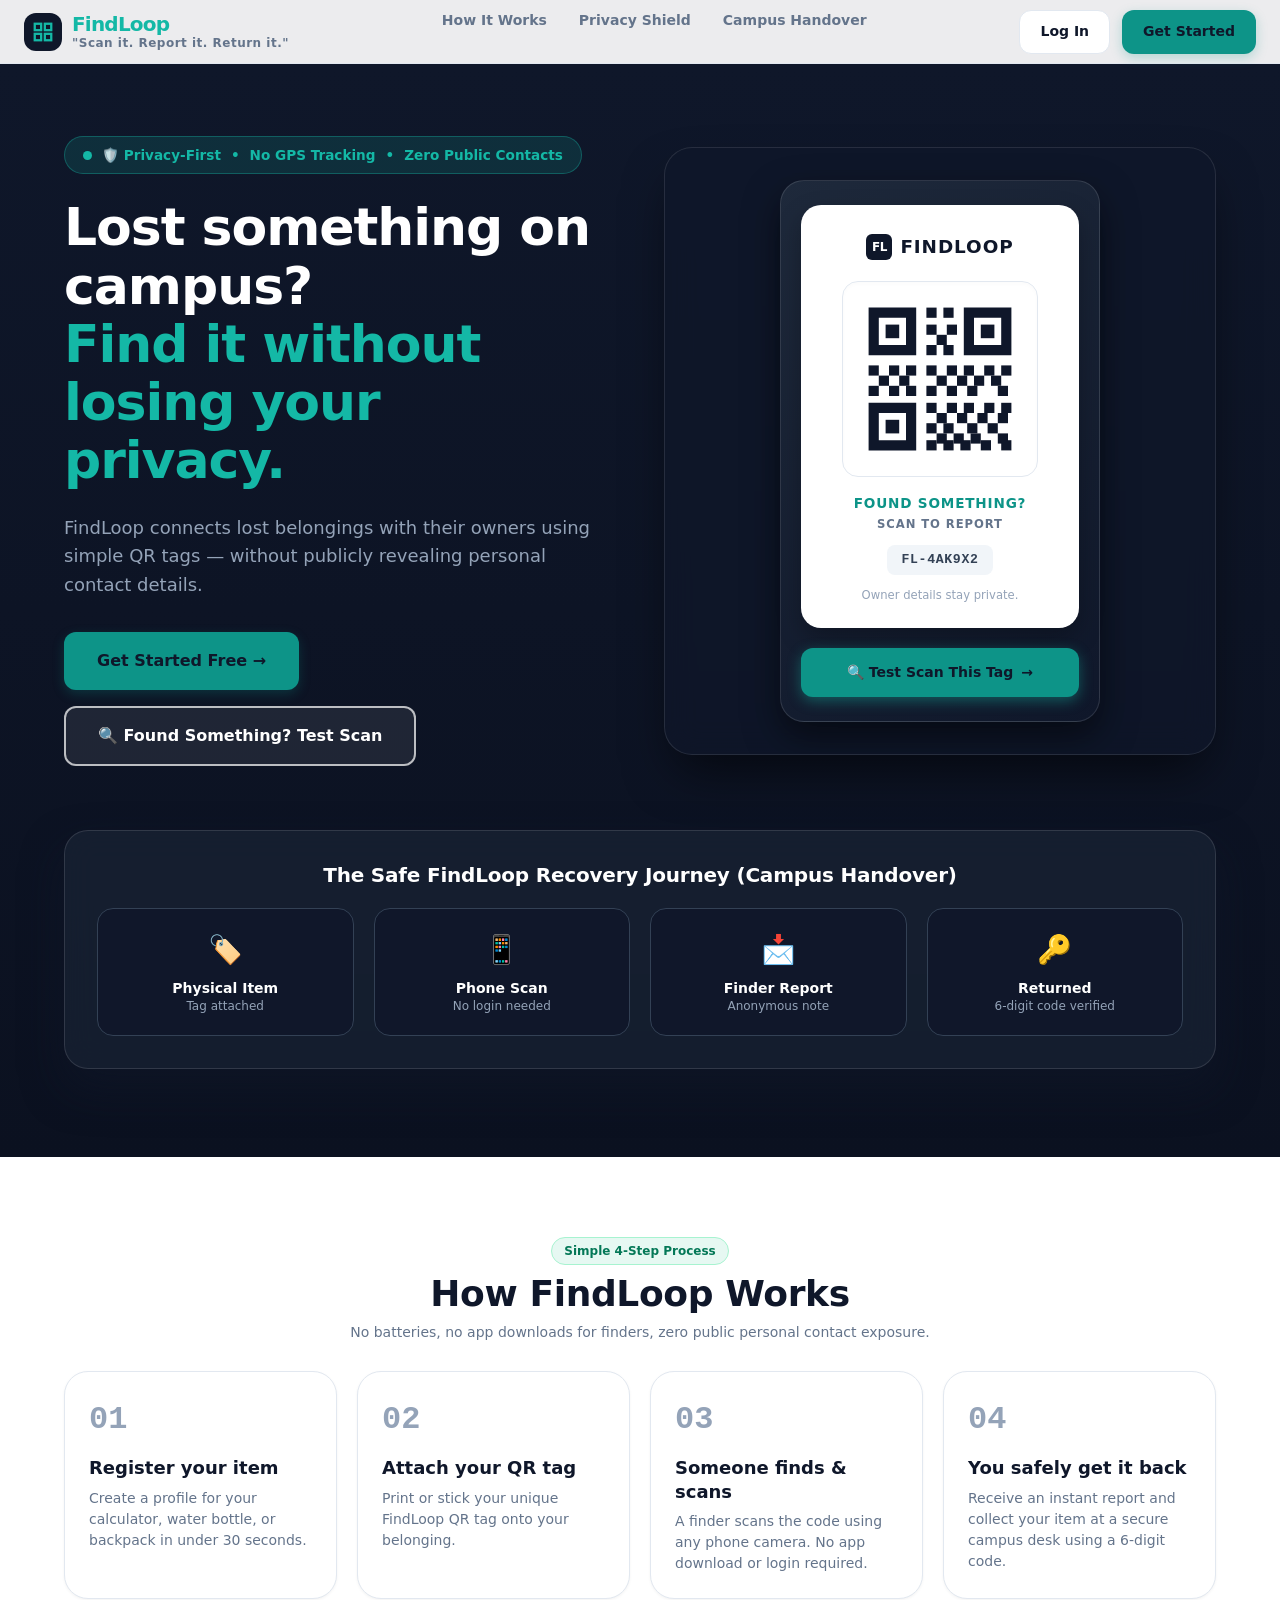
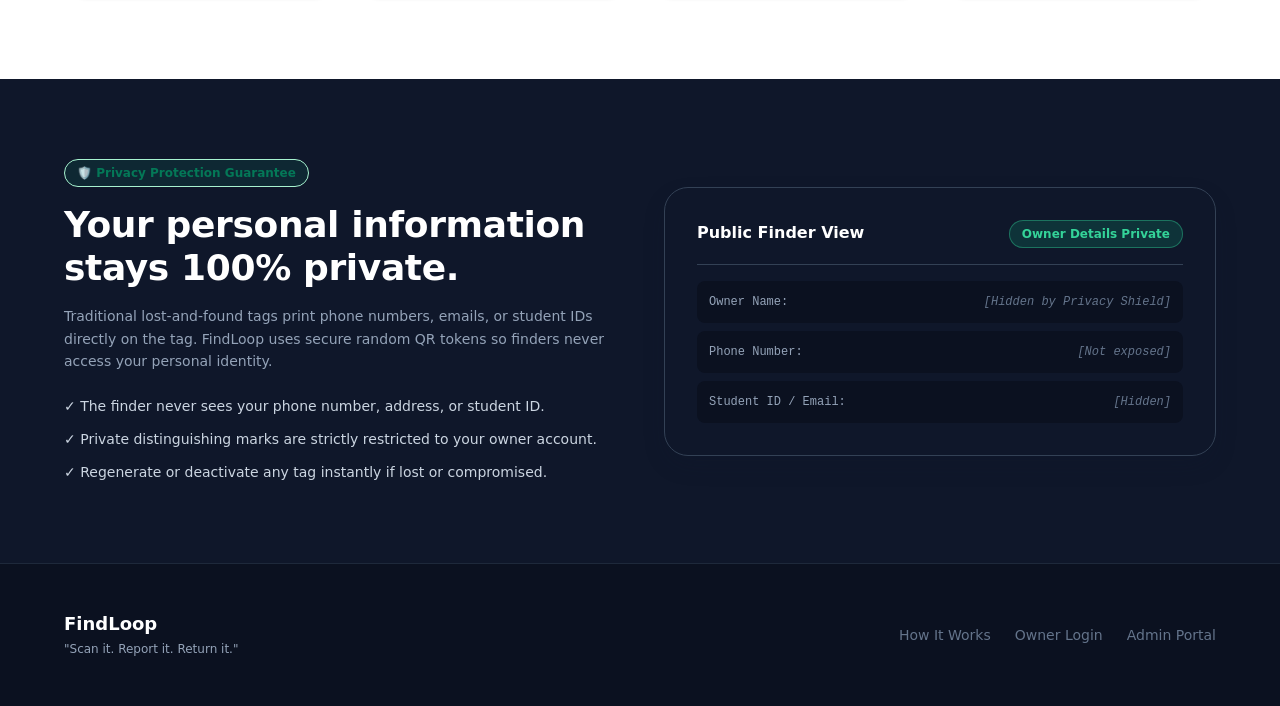
==== index.html @ 920c939c "Replace Interactive Tag Sandbox with clean printable physical QR tag card mockup on index.html" ====
<!DOCTYPE html>
<html lang="en">
<head>
  <meta charset="UTF-8">
  <meta name="viewport" content="width=device-width, initial-scale=1.0">
  <title>FindLoop — Scan it. Report it. Return it.</title>
  <link rel="icon" type="image/svg+xml" href="favicon.svg">
  <meta name="description" content="A privacy-safe QR-based lost-and-found system designed specifically for college campuses.">
  <link rel="stylesheet" href="css/global.css">
  <link rel="stylesheet" href="css/responsive.css">
</head>
<body>
  <!-- HEADER NAVBAR -->
  <header class="navbar">
    <div class="container navbar-inner">
      <a href="index.html" class="brand-logo">
        <div class="brand-icon">
          <svg width="22" height="22" viewBox="0 0 24 24" fill="none" stroke="currentColor" stroke-width="2.5"><rect x="3" y="3" width="7" height="7"></rect><rect x="14" y="3" width="7" height="7"></rect><rect x="14" y="14" width="7" height="7"></rect><rect x="3" y="14" width="7" height="7"></rect></svg>
        </div>
        <div class="brand-text"><span class="brand-name">Find<span style="color:var(--teal-light);">Loop</span></span><span class="brand-sub">"Scan it. Report it. Return it."</span></div>
      </a>

      <nav class="nav-links">
        <a href="how-it-works.html">How It Works</a>
        <a href="#privacy">Privacy Shield</a>
        <a href="#safety">Campus Handover</a>
      </nav>

      <div class="nav-actions">
        <a href="login.html" class="btn btn-outline">Log In</a>
        <a href="signup.html" class="btn btn-primary">Get Started</a>
        <button id="hamburger-btn" class="hamburger-toggle" aria-label="Toggle navigation" aria-expanded="false">
          <svg viewBox="0 0 24 24" fill="none" stroke="currentColor" stroke-width="2.5"><path d="M4 6h16M4 12h16M4 18h16"></path></svg>
        </button>
      </div>
    </div>
  </header>

  <!-- MOBILE MENU OVERLAY -->
  <div id="mobile-menu-overlay" class="mobile-menu-overlay">
    <a href="how-it-works.html">📖 How It Works</a>
    <a href="#privacy">🛡️ Privacy Shield</a>
    <a href="#safety">📍 Campus Handover</a>
    <a href="login.html">🔑 Log In</a>
    <a href="signup.html">🚀 Get Started</a>
  </div>

  <!-- HERO SECTION -->
  <section style="background: linear-gradient(180deg, #0F172A 0%, #0B1120 100%); color: white; padding: 4.5rem 0 5.5rem; position: relative;">
    <div class="container">
      <div class="grid-2" style="align-items: center; gap: 3rem;">
        
        <!-- LEFT COLUMN: COPY & CTA -->
        <div style="display: flex; flex-direction: column; gap: 1.5rem; text-align: left;">
          
          <div style="background: rgba(20, 184, 166, 0.15); border: 1px solid rgba(20, 184, 166, 0.35); padding: 8px 18px; border-radius: var(--radius-full); font-size: 0.85rem; font-weight: 700; color: var(--teal-light); display: inline-flex; align-items: center; gap: 10px; width: fit-content;">
            <span class="pulse-dot"></span>
            <span>🛡️ Privacy-First</span> • <span>No GPS Tracking</span> • <span>Zero Public Contacts</span>
          </div>

          <h1 style="font-size: 3.25rem; font-weight: 900; line-height: 1.12;">
            Lost something on campus? <br>
            <span style="color: #14B8A6;">Find it without losing your privacy.</span>
          </h1>

          <p style="font-size: 1.125rem; color: #94A3B8; font-weight: 400; line-height: 1.6; max-width: 580px;">
            FindLoop connects lost belongings with their owners using simple QR tags — without publicly revealing personal contact details.
          </p>

          <div style="display: flex; gap: 1rem; flex-wrap: wrap; margin-top: 0.5rem;">
            <a href="signup.html" class="btn btn-primary" style="padding: 1rem 2rem; font-size: 1rem; border-radius: var(--radius-md);">
              Get Started Free →
            </a>
            <a href="public/scan.html?token=FL-8X92K" class="btn btn-ghost-dark" style="padding: 1rem 2rem; font-size: 1rem; border-radius: var(--radius-md);">
              🔍 Found Something? Test Scan
            </a>
          </div>
        </div>

        <!-- RIGHT COLUMN: PHYSICAL PRINTABLE TAG MOCKUP -->
        <div class="glass-card" style="border-radius: 28px; padding: 2rem 1.5rem; display: flex; flex-direction: column; align-items: center; justify-content: center; position: relative; background: rgba(15, 23, 42, 0.75); border: 1px solid rgba(255, 255, 255, 0.1); box-shadow: 0 25px 50px -12px rgba(0, 0, 0, 0.6); overflow: hidden;">
          
          <!-- Outer Tag Frame -->
          <div style="width: 100%; max-width: 320px; background: linear-gradient(145deg, #1E293B, #0F172A); padding: 1.5rem 1.25rem; border-radius: 24px; border: 1px solid rgba(255, 255, 255, 0.12); box-shadow: 0 15px 35px rgba(0, 0, 0, 0.5); text-align: center; position: relative;">
            
            <!-- WHITE INNER PRINTABLE TAG CARD -->
            <div style="background: #FFFFFF; border-radius: 20px; padding: 1.75rem 1.25rem 1.5rem; display: flex; flex-direction: column; align-items: center; text-align: center; box-shadow: 0 10px 25px rgba(0, 0, 0, 0.25);">
              
              <!-- Brand Header -->
              <div style="display: flex; align-items: center; justify-content: center; gap: 8px; margin-bottom: 1.25rem;">
                <div style="width: 26px; height: 26px; background: #0F172A; border-radius: 6px; color: white; font-weight: 900; font-size: 0.75rem; display: flex; align-items: center; justify-content: center; letter-spacing: -0.05em;">FL</div>
                <span style="font-weight: 900; font-size: 1.15rem; color: #0F172A; letter-spacing: 0.05em; font-family: system-ui, -apple-system, sans-serif;">FINDLOOP</span>
              </div>

              <!-- QR Code Container -->
              <div style="background: #FFFFFF; border: 1.5px solid #E2E8F0; border-radius: 16px; padding: 0.75rem; display: flex; align-items: center; justify-content: center; box-shadow: inset 0 2px 4px rgba(0,0,0,0.02); margin-bottom: 1rem;">
                <svg width="170" height="170" viewBox="0 0 100 100" fill="none" xmlns="http://www.w3.org/2000/svg">
                  <rect width="100" height="100" fill="white"/>
                  <!-- Position Detection Patterns (Corners) -->
                  <path fill-rule="evenodd" clip-rule="evenodd" d="M8 8H36V36H8V8ZM14 14V30H30V14H14Z" fill="#0F172A"/>
                  <rect x="18" y="18" width="8" height="8" fill="#0F172A"/>
                  
                  <path fill-rule="evenodd" clip-rule="evenodd" d="M64 8H92V36H64V8ZM70 14V30H86V14H70Z" fill="#0F172A"/>
                  <rect x="74" y="18" width="8" height="8" fill="#0F172A"/>
                  
                  <path fill-rule="evenodd" clip-rule="evenodd" d="M8 64H36V92H8V64ZM14 70V86H30V70H14Z" fill="#0F172A"/>
                  <rect x="18" y="74" width="8" height="8" fill="#0F172A"/>
                  
                  <!-- Detailed QR Data Matrix -->
                  <rect x="42" y="8" width="6" height="6" fill="#0F172A"/>
                  <rect x="52" y="8" width="6" height="6" fill="#0F172A"/>
                  <rect x="42" y="18" width="6" height="6" fill="#0F172A"/>
                  <rect x="48" y="24" width="6" height="6" fill="#0F172A"/>
                  <rect x="54" y="18" width="6" height="6" fill="#0F172A"/>
                  <rect x="42" y="30" width="6" height="6" fill="#0F172A"/>
                  <rect x="52" y="30" width="6" height="6" fill="#0F172A"/>

                  <rect x="8" y="42" width="6" height="6" fill="#0F172A"/>
                  <rect x="20" y="42" width="6" height="6" fill="#0F172A"/>
                  <rect x="30" y="42" width="6" height="6" fill="#0F172A"/>
                  <rect x="14" y="48" width="6" height="6" fill="#0F172A"/>
                  <rect x="26" y="48" width="6" height="6" fill="#0F172A"/>
                  <rect x="8" y="54" width="6" height="6" fill="#0F172A"/>
                  <rect x="20" y="54" width="6" height="6" fill="#0F172A"/>
                  <rect x="30" y="54" width="6" height="6" fill="#0F172A"/>

                  <rect x="42" y="42" width="6" height="6" fill="#0F172A"/>
                  <rect x="54" y="42" width="6" height="6" fill="#0F172A"/>
                  <rect x="64" y="42" width="6" height="6" fill="#0F172A"/>
                  <rect x="76" y="42" width="6" height="6" fill="#0F172A"/>
                  <rect x="86" y="42" width="6" height="6" fill="#0F172A"/>
                  <rect x="48" y="48" width="6" height="6" fill="#0F172A"/>
                  <rect x="60" y="48" width="6" height="6" fill="#0F172A"/>
                  <rect x="70" y="48" width="6" height="6" fill="#0F172A"/>
                  <rect x="80" y="48" width="6" height="6" fill="#0F172A"/>
                  <rect x="42" y="54" width="6" height="6" fill="#0F172A"/>
                  <rect x="54" y="54" width="6" height="6" fill="#0F172A"/>
                  <rect x="66" y="54" width="6" height="6" fill="#0F172A"/>
                  <rect x="84" y="54" width="6" height="6" fill="#0F172A"/>

                  <rect x="42" y="64" width="6" height="6" fill="#0F172A"/>
                  <rect x="54" y="64" width="6" height="6" fill="#0F172A"/>
                  <rect x="64" y="64" width="6" height="6" fill="#0F172A"/>
                  <rect x="76" y="64" width="6" height="6" fill="#0F172A"/>
                  <rect x="86" y="64" width="6" height="6" fill="#0F172A"/>
                  <rect x="48" y="70" width="6" height="6" fill="#0F172A"/>
                  <rect x="60" y="70" width="6" height="6" fill="#0F172A"/>
                  <rect x="72" y="70" width="6" height="6" fill="#0F172A"/>
                  <rect x="84" y="70" width="6" height="6" fill="#0F172A"/>
                  <rect x="42" y="76" width="6" height="6" fill="#0F172A"/>
                  <rect x="52" y="76" width="6" height="6" fill="#0F172A"/>
                  <rect x="66" y="76" width="6" height="6" fill="#0F172A"/>
                  <rect x="78" y="76" width="6" height="6" fill="#0F172A"/>
                  <rect x="48" y="82" width="6" height="6" fill="#0F172A"/>
                  <rect x="58" y="82" width="6" height="6" fill="#0F172A"/>
                  <rect x="68" y="82" width="6" height="6" fill="#0F172A"/>
                  <rect x="84" y="82" width="6" height="6" fill="#0F172A"/>
                  <rect x="42" y="86" width="6" height="6" fill="#0F172A"/>
                  <rect x="52" y="86" width="6" height="6" fill="#0F172A"/>
                  <rect x="62" y="86" width="6" height="6" fill="#0F172A"/>
                  <rect x="74" y="86" width="6" height="6" fill="#0F172A"/>
                  <rect x="86" y="86" width="6" height="6" fill="#0F172A"/>
                </svg>
              </div>

              <!-- Tag Text -->
              <div style="margin-bottom: 0.75rem;">
                <h4 style="font-weight: 800; font-size: 0.85rem; color: #0D9488; letter-spacing: 0.06em; margin: 0; text-transform: uppercase;">FOUND SOMETHING?</h4>
                <p style="font-weight: 700; font-size: 0.725rem; color: #64748B; letter-spacing: 0.08em; margin: 3px 0 0; text-transform: uppercase;">SCAN TO REPORT</p>
              </div>

              <!-- Code Pill -->
              <div style="background: #F1F5F9; border-radius: 8px; padding: 5px 14px; font-family: var(--font-mono); font-weight: 800; font-size: 0.825rem; color: #334155; letter-spacing: 0.05em; margin-bottom: 0.75rem;">
                FL-4AK9X2
              </div>

              <!-- Privacy Footer -->
              <p style="font-size: 0.725rem; color: #94A3B8; font-weight: 500; margin: 0;">
                Owner details stay private.
              </p>
            </div>

            <!-- Action Button below Tag -->
            <a href="public/scan.html?token=FL-4AK9X2" class="btn btn-primary" style="margin-top: 1.25rem; width: 100%; justify-content: center; padding: 0.8rem 1rem; font-weight: 800; font-size: 0.875rem; border-radius: 12px; gap: 8px; box-shadow: 0 4px 14px rgba(20, 184, 166, 0.4);">
              <span>🔍 Test Scan This Tag</span>
              <span>→</span>
            </a>

          </div>

        </div>

      </div>

      <!-- CONCEPTUAL FLOW -->
      <div id="safety" class="glass-card" style="margin-top: 4rem; border-radius: var(--radius-xl); padding: 2rem; scroll-margin-top: 80px;">
        <h2 style="font-size: 1.25rem; font-weight: 800; color: #FFFFFF; margin-bottom: 1.25rem; text-align: center;">
          The Safe FindLoop Recovery Journey (Campus Handover)
        </h2>

        <div class="grid-4" style="text-align: center;">
          <div style="background: rgba(15, 23, 42, 0.8); border: 1px solid #334155; padding: 1.25rem; border-radius: var(--radius-lg);">
            <div style="font-size: 1.75rem; margin-bottom: 0.5rem;">🏷️</div>
            <h3 style="font-size: 0.875rem; font-weight: 700; color: white;">Physical Item</h3>
            <p style="font-size: 0.75rem; color: #94A3B8;">Tag attached</p>
          </div>

          <div style="background: rgba(15, 23, 42, 0.8); border: 1px solid #334155; padding: 1.25rem; border-radius: var(--radius-lg);">
            <div style="font-size: 1.75rem; margin-bottom: 0.5rem;">📱</div>
            <h3 style="font-size: 0.875rem; font-weight: 700; color: white;">Phone Scan</h3>
            <p style="font-size: 0.75rem; color: #94A3B8;">No login needed</p>
          </div>

          <div style="background: rgba(15, 23, 42, 0.8); border: 1px solid #334155; padding: 1.25rem; border-radius: var(--radius-lg);">
            <div style="font-size: 1.75rem; margin-bottom: 0.5rem;">📩</div>
            <h3 style="font-size: 0.875rem; font-weight: 700; color: white;">Finder Report</h3>
            <p style="font-size: 0.75rem; color: #94A3B8;">Anonymous note</p>
          </div>

          <div style="background: rgba(15, 23, 42, 0.8); border: 1px solid #334155; padding: 1.25rem; border-radius: var(--radius-lg);">
            <div style="font-size: 1.75rem; margin-bottom: 0.5rem;">🔑</div>
            <h3 style="font-size: 0.875rem; font-weight: 700; color: white;">Returned</h3>
            <p style="font-size: 0.75rem; color: #94A3B8;">6-digit code verified</p>
          </div>
        </div>
      </div>
    </div>
  </section>

  <!-- HOW IT WORKS SECTION -->
  <section style="padding: 5rem 0; background-color: var(--bg-white);">
    <div class="container">
      <div style="text-align: center; max-width: 600px; margin: 0 auto 1.75rem;" class="form-group">
        <span class="badge badge-safe" style="align-self: center;">Simple 4-Step Process</span>
        <h2 style="font-size: 2.25rem; font-weight: 900; color: var(--bg-navy-dark);">How FindLoop Works</h2>
        <p style="color: var(--text-muted); font-size: 0.875rem;">No batteries, no app downloads for finders, zero public personal contact exposure.</p>
      </div>

      <div class="grid-4">
        <div class="card" style="position: relative;">
          <span style="font-family: var(--font-mono); font-size: 2rem; font-weight: 900; color: var(--text-light);">01</span>
          <h3 style="font-size: 1.125rem; font-weight: 800; margin: 0.75rem 0 0.5rem;">Register your item</h3>
          <p style="font-size: 0.875rem; color: var(--text-muted);">Create a profile for your calculator, water bottle, or backpack in under 30 seconds.</p>
        </div>

        <div class="card" style="position: relative;">
          <span style="font-family: var(--font-mono); font-size: 2rem; font-weight: 900; color: var(--text-light);">02</span>
          <h3 style="font-size: 1.125rem; font-weight: 800; margin: 0.75rem 0 0.5rem;">Attach your QR tag</h3>
          <p style="font-size: 0.875rem; color: var(--text-muted);">Print or stick your unique FindLoop QR tag onto your belonging.</p>
        </div>

        <div class="card" style="position: relative;">
          <span style="font-family: var(--font-mono); font-size: 2rem; font-weight: 900; color: var(--text-light);">03</span>
          <h3 style="font-size: 1.125rem; font-weight: 800; margin: 0.75rem 0 0.5rem;">Someone finds & scans</h3>
          <p style="font-size: 0.875rem; color: var(--text-muted);">A finder scans the code using any phone camera. No app download or login required.</p>
        </div>

        <div class="card" style="position: relative;">
          <span style="font-family: var(--font-mono); font-size: 2rem; font-weight: 900; color: var(--text-light);">04</span>
          <h3 style="font-size: 1.125rem; font-weight: 800; margin: 0.75rem 0 0.5rem;">You safely get it back</h3>
          <p style="font-size: 0.875rem; color: var(--text-muted);">Receive an instant report and collect your item at a secure campus desk using a 6-digit code.</p>
        </div>
      </div>
    </div>
  </section>

  <!-- PRIVACY SHIELD SECTION -->
  <section id="privacy" style="padding: 5rem 0; background-color: var(--bg-navy-dark); color: white; scroll-margin-top: 80px;">
    <div class="container">
      <div style="display: grid; grid-template-columns: 1fr 1fr; gap: 3rem; align-items: center;" class="grid-2">
        <div style="display: flex; flex-direction: column; gap: 1rem;">
          <span class="badge badge-safe" style="width: fit-content;">🛡️ Privacy Protection Guarantee</span>
          <h2 style="font-size: 2.25rem; font-weight: 900; line-height: 1.2;">Your personal information stays 100% private.</h2>
          <p style="color: #94A3B8; font-size: 0.875rem; line-height: 1.6;">
            Traditional lost-and-found tags print phone numbers, emails, or student IDs directly on the tag. FindLoop uses secure random QR tokens so finders never access your personal identity.
          </p>
          <ul style="list-style: none; display: flex; flex-direction: column; gap: 0.75rem; margin-top: 0.5rem; font-size: 0.875rem; color: #CBD5E1;">
            <li>✓ The finder never sees your phone number, address, or student ID.</li>
            <li>✓ Private distinguishing marks are strictly restricted to your owner account.</li>
            <li>✓ Regenerate or deactivate any tag instantly if lost or compromised.</li>
          </ul>
        </div>

        <div class="card-dark" style="padding: 2rem; border-radius: var(--radius-xl); display: flex; flex-direction: column; gap: 1rem;">
          <div style="display: flex; justify-content: space-between; align-items: center; border-bottom: 1px solid #334155; padding-bottom: 1rem;">
            <h3 style="font-size: 1rem; font-weight: 800;">Public Finder View</h3>
            <span class="badge badge-safe">Owner Details Private</span>
          </div>
          <div style="font-family: var(--font-mono); font-size: 0.75rem; display: flex; flex-direction: column; gap: 0.5rem;">
            <div style="background: #0B1120; padding: 0.75rem; border-radius: var(--radius-sm); display: flex; justify-content: space-between;">
              <span style="color: #94A3B8;">Owner Name:</span>
              <span style="color: #64748B; font-style: italic;">[Hidden by Privacy Shield]</span>
            </div>
            <div style="background: #0B1120; padding: 0.75rem; border-radius: var(--radius-sm); display: flex; justify-content: space-between;">
              <span style="color: #94A3B8;">Phone Number:</span>
              <span style="color: #64748B; font-style: italic;">[Not exposed]</span>
            </div>
            <div style="background: #0B1120; padding: 0.75rem; border-radius: var(--radius-sm); display: flex; justify-content: space-between;">
              <span style="color: #94A3B8;">Student ID / Email:</span>
              <span style="color: #64748B; font-style: italic;">[Hidden]</span>
            </div>
          </div>
        </div>
      </div>
    </div>
  </section>

  <!-- FOOTER -->
  <footer style="background-color: #0B1120; color: #64748B; padding: 3rem 0; border-top: 1px solid #1E293B;">
    <div class="container" style="display: flex; justify-content: space-between; align-items: center; flex-wrap: wrap; gap: 1.5rem; font-size: 0.875rem;">
      <div style="display: flex; flex-direction: column; gap: 0.25rem;">
        <h3 style="color: white; font-weight: 800; font-size: 1.125rem; margin: 0;">FindLoop</h3>
        <p style="font-size: 0.75rem; color: #94A3B8; margin: 0;">"Scan it. Report it. Return it."</p>
      </div>
      <nav style="display: flex; align-items: center; gap: 1.5rem;">
        <a href="how-it-works.html">How It Works</a>
        <a href="login.html">Owner Login</a>
        <a href="admin/login.html">Admin Portal</a>
      </nav>
    </div>
  </footer>

  <script type="module">
    import { initMobileMenu } from "./js/utils.js";
    initMobileMenu();
  </script>
</body>
</html>
---- css/global.css ----
/* FindLoop Official Design System (Vanilla CSS)
   Tagline: "Scan it. Report it. Return it."
*/

:root {
  --bg-main: #F8FAFC;
  --bg-white: #FFFFFF;
  --bg-navy-dark: #0F172A;
  --bg-navy-card: #1E293B;
  --bg-navy-subtle: #0B1120;

  --text-main: #0F172A;
  --text-muted: #64748B;
  --text-light: #94A3B8;
  --text-white: #FFFFFF;

  --primary-navy: #0F172A;
  --primary-teal: #0D9488;
  --teal-light: #14B8A6;
  --teal-subtle: rgba(13, 148, 136, 0.1);
  --accent-gold: #F59E0B;
  --amber-subtle: rgba(245, 158, 11, 0.1);
  --accent-rose: #E11D48;
  --rose-subtle: rgba(225, 29, 72, 0.1);
  --accent-emerald: #10B981;
  --emerald-subtle: rgba(16, 185, 129, 0.1);

  --border-light: #E2E8F0;
  --border-dark: #334155;

  --radius-sm: 8px;
  --radius-md: 12px;
  --radius-lg: 16px;
  --radius-xl: 24px;
  --radius-full: 9999px;

  --font-sans: 'Inter', system-ui, -apple-system, BlinkMacSystemFont, 'Segoe UI', Roboto, sans-serif;
  --font-mono: ui-monospace, SFMono-Regular, Menlo, Monaco, Consolas, monospace;
}

html {
  scroll-behavior: smooth;
  background-color: #0F172A;
  min-height: 100%;
}

@keyframes pulse-glow {
  0% {
    transform: scale(0.95);
    box-shadow: 0 0 0 0 rgba(20, 184, 166, 0.8);
  }
  70% {
    transform: scale(1.15);
    box-shadow: 0 0 0 10px rgba(20, 184, 166, 0);
  }
  100% {
    transform: scale(0.95);
    box-shadow: 0 0 0 0 rgba(20, 184, 166, 0);
  }
}

.pulse-dot {
  width: 9px;
  height: 9px;
  background-color: var(--teal-light);
  border-radius: 50%;
  display: inline-block;
  animation: pulse-glow 2s infinite;
}

.glass-card {
  background: rgba(30, 41, 59, 0.55);
  backdrop-filter: blur(16px);
  -webkit-backdrop-filter: blur(16px);
  border: 1px solid rgba(255, 255, 255, 0.12);
  box-shadow: 0 20px 40px rgba(15, 23, 42, 0.5);
}

* {
  box-sizing: border-box;
  margin: 0;
  padding: 0;
}

body {
  background-color: #0F172A;
  color: var(--text-main);
  font-family: var(--font-sans);
  line-height: 1.5;
  -webkit-font-smoothing: antialiased;
  min-height: 100vh;
  display: flex;
  flex-direction: column;
}

a {
  color: inherit;
  text-decoration: none;
}

button, input, select, textarea {
  font-family: inherit;
}

/* Common Layout Containers */
.container {
  max-width: 1280px;
  margin: 0 auto;
  padding: 0 1.5rem;
}

.container-narrow {
  max-width: 800px;
  margin: 0 auto;
  padding: 0 1.5rem;
}

/* NAVBAR */
.navbar {
  position: sticky;
  top: 0;
  z-index: 50;
  background-color: rgba(255, 255, 255, 0.9);
  backdrop-filter: blur(12px);
  border-bottom: 1px solid var(--border-light);
  height: 64px;
  display: flex;
  align-items: center;
}

.navbar-inner {
  display: flex;
  align-items: center;
  justify-content: space-between;
  width: 100%;
}

.brand-logo {
  display: flex;
  align-items: center;
  gap: 10px;
  font-weight: 800;
  font-size: 1.25rem;
  color: var(--bg-navy-dark);
}

.brand-icon {
  width: 38px;
  height: 38px;
  border-radius: var(--radius-md);
  background-color: var(--bg-navy-dark);
  color: var(--teal-light);
  display: flex;
  align-items: center;
  justify-content: center;
}

.brand-text {
  display: flex;
  flex-direction: column;
  justify-content: center;
  line-height: 1.1;
  white-space: nowrap;
}

.brand-name {
  display: inline-flex;
  align-items: center;
  font-weight: 900;
  font-size: 1.25rem;
  letter-spacing: -0.04em;
  white-space: nowrap;
  margin: 0;
  padding: 0;
}

.brand-name span, .brand-text span:not(.brand-sub) {
  color: var(--teal-light, #14B8A6);
  margin-left: 0 !important;
  padding-left: 0 !important;
}

.brand-sub {
  display: block;
  font-size: 0.75rem;
  letter-spacing: 0.5px;
  color: var(--text-muted);
  font-weight: 600;
  margin-top: 2px;
}

.nav-links {
  display: flex;
  align-items: center;
  gap: 2rem;
  font-size: 0.875rem;
  font-weight: 600;
  color: var(--text-muted);
}

.nav-links a:hover {
  color: var(--text-main);
}

.nav-actions {
  display: flex;
  align-items: center;
  gap: 0.75rem;
}

/* BUTTONS */
.btn {
  display: inline-flex;
  align-items: center;
  justify-content: center;
  gap: 0.5rem;
  padding: 0.625rem 1.25rem;
  border-radius: var(--radius-md);
  font-size: 0.875rem;
  font-weight: 700;
  cursor: pointer;
  transition: all 0.2s ease;
  border: 1px solid transparent;
}

.btn-primary {
  background-color: var(--primary-teal);
  color: #0F172A;
  box-shadow: 0 4px 12px rgba(13, 148, 136, 0.25);
}

.btn-primary:hover {
  background-color: var(--teal-light);
}

.btn-navy {
  background-color: var(--bg-navy-dark);
  color: var(--text-white);
}

.btn-navy:hover {
  background-color: #1E293B;
}

.btn-outline {
  background-color: var(--bg-white);
  border-color: var(--border-light);
  color: var(--text-main);
}

.btn-outline:hover {
  background-color: #F1F5F9;
}

.btn-ghost-dark {
  background-color: rgba(255, 255, 255, 0.08);
  border: 2px solid rgba(255, 255, 255, 0.7);
  color: #FFFFFF;
}

.btn-ghost-dark:hover {
  background-color: rgba(255, 255, 255, 0.18);
  border-color: #FFFFFF;
  color: #FFFFFF;
}

.btn-rose {
  background-color: var(--accent-rose);
  color: var(--text-white);
}

.btn-rose:hover {
  background-color: #BE123C;
}

.btn-amber {
  background-color: var(--accent-gold);
  color: #0F172A;
}

.btn-amber:hover {
  background-color: #D97706;
}

/* BADGES & STATUS INDICATORS */
.badge {
  display: inline-flex;
  align-items: center;
  gap: 6px;
  padding: 4px 12px;
  border-radius: var(--radius-full);
  font-size: 0.75rem;
  font-weight: 700;
  border: 1px solid transparent;
  white-space: nowrap;
}

.badge-dot {
  width: 7px;
  height: 7px;
  border-radius: 50%;
}

.badge-safe {
  background-color: var(--emerald-subtle);
  color: #047857;
  border-color: #A7F3D0;
}
.badge-safe .badge-dot { background-color: var(--accent-emerald); }

.badge-lost {
  background-color: var(--rose-subtle);
  color: #B91C1C;
  border-color: #FECDD3;
  animation: pulse 2s infinite;
}
.badge-lost .badge-dot { background-color: var(--accent-rose); }

.badge-found {
  background-color: var(--amber-subtle);
  color: #B45309;
  border-color: #FDE68A;
}
.badge-found .badge-dot { background-color: var(--accent-gold); }

.badge-returned {
  background-color: var(--teal-subtle);
  color: #0F766E;
  border-color: #99F6E4;
}
.badge-returned .badge-dot { background-color: var(--primary-teal); }

/* DARK THEME BADGE OVERRIDES FOR HIGH CONTRAST */
.card-dark .badge-safe,
.app-layout-dark .badge-safe {
  background-color: rgba(16, 185, 129, 0.18);
  color: #34D399;
  border-color: rgba(52, 211, 153, 0.4);
}

.card-dark .badge-found,
.app-layout-dark .badge-found {
  background-color: rgba(245, 158, 11, 0.18);
  color: #FBBF24;
  border-color: rgba(251, 191, 36, 0.4);
}

.card-dark .badge-lost,
.app-layout-dark .badge-lost {
  background-color: rgba(225, 29, 72, 0.18);
  color: #F87171;
  border-color: rgba(248, 113, 113, 0.4);
}

.card-dark .badge-returned,
.app-layout-dark .badge-returned {
  background-color: rgba(20, 184, 166, 0.18);
  color: #2DD4BF;
  border-color: rgba(45, 212, 191, 0.4);
}

/* CARDS & PANELS */
.card {
  background-color: var(--bg-white);
  border: 1px solid var(--border-light);
  border-radius: var(--radius-xl);
  padding: 1.5rem;
  box-shadow: 0 1px 3px rgba(0,0,0,0.05);
}

.card-dark {
  background-color: var(--bg-navy-dark);
  border: 1px solid var(--border-dark);
  border-radius: var(--radius-xl);
  padding: 1.75rem 2rem;
  color: #FFFFFF;
  box-shadow: 0 10px 25px -5px rgba(15, 23, 42, 0.25);
}

.card-dark p {
  color: #CBD5E1;
  line-height: 1.5;
}

.card-dark h1, .card-dark h2, .card-dark h3, .card-dark h4 {
  color: #FFFFFF;
}

/* FORMS & INPUTS */
.form-group {
  display: flex;
  flex-direction: column;
  gap: 0.375rem;
}

.form-label {
  font-size: 0.75rem;
  font-weight: 700;
  text-transform: uppercase;
  letter-spacing: 0.5px;
  color: var(--text-main);
}

.form-label-dark {
  color: var(--text-light);
}

.form-input, .form-select, .form-textarea {
  width: 100%;
  padding: 0.75rem 1rem;
  border-radius: var(--radius-md);
  border: 1px solid var(--border-light);
  background-color: var(--bg-main);
  font-size: 0.875rem;
  color: var(--text-main);
  outline: none;
  transition: border-color 0.2s;
}

.form-input-dark, .form-select-dark, .form-textarea-dark {
  background-color: var(--bg-navy-subtle);
  border-color: var(--border-dark);
  color: var(--text-white);
}

.form-input:focus, .form-select:focus, .form-textarea:focus {
  border-color: var(--primary-teal);
  background-color: var(--bg-white);
}

.form-input-dark:focus, .form-select-dark:focus, .form-textarea-dark:focus {
  border-color: var(--teal-light);
  background-color: var(--bg-navy-dark);
}

/* TOAST NOTIFICATION */
#toast-container {
  position: fixed;
  top: 1.5rem;
  right: 1.5rem;
  z-index: 100;
}

.toast {
  padding: 1rem 1.25rem;
  background-color: var(--bg-navy-dark);
  color: var(--text-white);
  border: 1px solid var(--border-dark);
  border-radius: var(--radius-lg);
  font-size: 0.875rem;
  font-weight: 600;
  box-shadow: 0 10px 25px rgba(0,0,0,0.3);
  display: flex;
  align-items: center;
  gap: 0.75rem;
  animation: slideIn 0.3s cubic-bezier(0.16, 1, 0.3, 1);
}

@keyframes slideIn {
  from { transform: translateY(-20px); opacity: 0; }
  to { transform: translateY(0); opacity: 1; }
}

@keyframes pulse {
  0%, 100% { opacity: 1; }
  50% { opacity: 0.6; }
}

/* PRINTABLE QR STYLING */
@media print {
  body * {
    visibility: hidden;
  }
  #printable-qr-tag, #printable-qr-tag * {
    visibility: visible;
  }
  #printable-qr-tag {
    position: absolute;
    left: 50%;
    top: 50%;
    transform: translate(-50%, -50%);
    width: 100%;
    max-width: 400px;
    padding: 24px;
    border: 2px dashed #0f172a;
    background: #ffffff;
  }
  .no-print {
    display: none !important;
  }
}
---- css/responsive.css ----
/* FindLoop Official Master Responsive Stylesheet
   Covers screen sizes: 320px, 360px, 375px, 390px, 414px, 430px, 480px,
   600px, 768px, 820px, 1024px, 1280px, 1440px, 1600px, 1920px+
*/

/* --------------------------------------------------
   1. GLOBAL RESET & FLUID CONTAINERS
   -------------------------------------------------- */
* {
  box-sizing: border-box;
  margin: 0;
  padding: 0;
}

html {
  width: 100%;
  overflow-x: hidden;
  scroll-behavior: smooth;
  -webkit-text-size-adjust: 100%;
}

body {
  width: 100%;
  min-width: 320px;
  overflow-x: hidden;
  font-family: var(--font-sans, system-ui, -apple-system, sans-serif);
  line-height: 1.5;
  color: var(--text-main, #0F172A);
  background-color: #0F172A;
  display: flex;
  flex-direction: column;
  min-height: 100vh;
}

img, svg, video, iframe {
  max-width: 100%;
  height: auto;
  display: block;
}

/* Fluid Container Utility */
.container {
  width: min(100% - 32px, 1200px);
  margin-inline: auto;
}

.container-narrow {
  width: min(100% - 32px, 760px);
  margin-inline: auto;
}

/* Responsive Table Wrapper */
.table-responsive {
  width: 100%;
  overflow-x: auto;
  -webkit-overflow-scrolling: touch;
  margin-bottom: 1rem;
}

/* Touch Target Minimum Enforcement */
button, input, select, textarea, .btn, .nav-links a, .mobile-nav-item, .brand-logo {
  min-height: 44px;
  touch-action: manipulation;
}

input, select, textarea {
  font-size: 16px !important; /* Prevents auto-zoom on iOS safari */
}

/* --------------------------------------------------
   2. FLUID TYPOGRAPHY & SPACING
   -------------------------------------------------- */
h1, .h1 {
  font-size: clamp(1.75rem, 4vw + 1rem, 3.25rem);
  line-height: 1.15;
  letter-spacing: -0.02em;
}

h2, .h2 {
  font-size: clamp(1.35rem, 3vw + 0.5rem, 2.25rem);
  line-height: 1.25;
  letter-spacing: -0.01em;
}

h3, .h3 {
  font-size: clamp(1.1rem, 2vw + 0.3rem, 1.5rem);
  line-height: 1.3;
}

p, body {
  font-size: clamp(0.875rem, 1.2vw + 0.5rem, 1rem);
}

.content-body {
  width: 100%;
  max-width: 1200px;
  margin-inline: auto;
  padding: clamp(1rem, 3vw, 2rem);
}

/* --------------------------------------------------
   3. APP & ADMIN LAYOUT STRUCTURE
   -------------------------------------------------- */
.app-layout {
  display: flex;
  min-height: 100vh;
  width: 100%;
  background-color: var(--bg-main, #F8FAFC);
}

.app-layout-dark {
  background-color: var(--bg-navy-dark, #0F172A);
}

.sidebar {
  width: 260px;
  background-color: var(--bg-navy-dark, #0F172A);
  border-right: 1px solid var(--border-dark, #334155);
  color: var(--text-light, #94A3B8);
  display: flex;
  flex-direction: column;
  flex-shrink: 0;
  position: fixed;
  top: 0;
  left: 0;
  bottom: 0;
  height: 100vh;
  overflow-y: auto;
  z-index: 30;
}

.main-content {
  flex: 1;
  margin-left: 260px;
  width: calc(100% - 260px);
  display: flex;
  flex-direction: column;
  min-width: 0;
}

.top-bar {
  background-color: var(--bg-white, #FFFFFF);
  border-bottom: 1px solid var(--border-light, #E2E8F0);
  padding: 1rem 1.5rem;
  display: flex;
  align-items: center;
  justify-content: space-between;
  gap: 1rem;
  position: sticky;
  top: 0;
  z-index: 20;
}

.top-bar-dark {
  background-color: var(--bg-navy-dark, #0F172A);
  border-color: var(--border-dark, #334155);
}

/* --------------------------------------------------
   4. NAVIGATION & MOBILE HAMBURGER MENU
   -------------------------------------------------- */
.navbar {
  position: sticky;
  top: 0;
  z-index: 50;
  background-color: rgba(255, 255, 255, 0.92);
  backdrop-filter: blur(12px);
  -webkit-backdrop-filter: blur(12px);
  border-bottom: 1px solid var(--border-light, #E2E8F0);
  min-height: 64px;
  display: flex;
  align-items: center;
}

.navbar-inner {
  display: flex;
  align-items: center;
  justify-content: space-between;
  width: 100%;
  gap: 1rem;
}

.hamburger-toggle {
  display: none;
  background: transparent;
  border: none;
  color: var(--text-main, #0F172A);
  padding: 8px;
  cursor: pointer;
  border-radius: var(--radius-sm, 8px);
  min-width: 44px;
  min-height: 44px;
  align-items: center;
  justify-content: center;
}

.hamburger-toggle svg {
  width: 24px;
  height: 24px;
  stroke: currentColor;
}

/* Mobile Dropdown / Drawer Overlay */
.mobile-menu-overlay {
  display: none;
  position: fixed;
  top: 64px;
  left: 0;
  right: 0;
  background-color: var(--bg-navy-dark, #0F172A);
  border-bottom: 1px solid var(--border-dark, #334155);
  padding: 1.5rem;
  flex-direction: column;
  gap: 1rem;
  z-index: 45;
  box-shadow: 0 20px 40px rgba(0,0,0,0.4);
}

.mobile-menu-overlay.is-active {
  display: flex;
}

.mobile-menu-overlay a {
  color: #FFFFFF;
  font-size: 1rem;
  font-weight: 700;
  padding: 0.75rem 1rem;
  border-radius: var(--radius-md, 12px);
  background: rgba(255, 255, 255, 0.05);
  display: flex;
  align-items: center;
  gap: 0.75rem;
}

/* Mobile Bottom Navigation Bar */
.mobile-bottom-nav {
  display: none;
  position: fixed;
  bottom: 0;
  left: 0;
  right: 0;
  z-index: 40;
  background-color: var(--bg-navy-dark, #0F172A);
  border-top: 1px solid var(--border-dark, #334155);
  padding: 8px 12px;
  justify-content: space-around;
  box-shadow: 0 -10px 25px rgba(0,0,0,0.3);
}

.mobile-nav-item {
  display: flex;
  flex-direction: column;
  align-items: center;
  justify-content: center;
  gap: 3px;
  font-size: 11px;
  font-weight: 600;
  color: var(--text-light, #94A3B8);
  flex: 1;
  text-align: center;
  min-height: 44px;
}

.mobile-nav-item.active {
  color: var(--teal-light, #14B8A6);
}

/* --------------------------------------------------
   5. GRID UTILITIES & RESPONSIVE CARDS
   -------------------------------------------------- */
.grid-2 { display: grid; grid-template-columns: repeat(2, 1fr); gap: 1.25rem; }
.grid-3 { display: grid; grid-template-columns: repeat(3, 1fr); gap: 1.25rem; }
.grid-4 { display: grid; grid-template-columns: repeat(4, 1fr); gap: 1.25rem; }
.grid-5 { display: grid; grid-template-columns: repeat(5, 1fr); gap: 1.25rem; }

.item-grid {
  display: grid;
  grid-template-columns: repeat(auto-fit, minmax(260px, 1fr));
  gap: 1.25rem;
}

/* --------------------------------------------------
   6. QR TAG & VERIFICATION CODE DISPLAY
   -------------------------------------------------- */
.qr-container-box {
  width: min(80vw, 320px);
  height: auto;
  aspect-ratio: 1 / 1;
  margin: 0 auto;
  display: flex;
  align-items: center;
  justify-content: center;
}

.verification-code-display {
  font-size: clamp(28px, 8vw, 48px);
  font-family: var(--font-mono, monospace);
  font-weight: 900;
  color: var(--accent-gold, #F59E0B);
  letter-spacing: 2px;
  word-break: break-all;
  text-align: center;
}

/* --------------------------------------------------
   7. MEDIA QUERIES (BREAKPOINTS)
   -------------------------------------------------- */

/* Desktop Large (>= 1440px) */
@media (min-width: 1440px) {
  .container {
    max-width: 1320px;
  }
}

/* Tablet / Medium Screens (768px to 1023px) */
@media (min-width: 768px) and (max-width: 1023px) {
  .sidebar {
    width: 200px;
  }
  
  .grid-4, .grid-5 {
    grid-template-columns: repeat(2, 1fr) !important;
  }
  
  .grid-3 {
    grid-template-columns: repeat(2, 1fr) !important;
  }
  
  .top-bar {
    padding: 1rem;
  }
}

/* Mobile & Small Screens (< 768px) */
@media (max-width: 767px) {
  .sidebar {
    display: none;
  }

  .main-content {
    margin-left: 0 !important;
    width: 100% !important;
  }

  .mobile-bottom-nav {
    display: flex;
  }

  .hamburger-toggle {
    display: inline-flex;
  }

  .nav-links {
    display: none;
  }

  .content-body {
    padding: 1rem 0.875rem 90px 0.875rem;
  }

  .container, .container-narrow {
    width: min(100% - 24px, 1200px);
    padding: 0;
  }

  .grid-2, .grid-3, .grid-4, .grid-5, .item-grid {
    grid-template-columns: 1fr !important;
    gap: 1rem;
  }

  .form-group {
    width: 100%;
  }

  .btn {
    width: 100%;
    min-height: 44px;
    justify-content: center;
  }

  .nav-actions {
    width: 100%;
    flex-direction: column;
  }

  .top-bar {
    flex-direction: column;
    align-items: flex-start;
    gap: 0.5rem;
    padding: 0.875rem 1rem;
  }

  .modal-card {
    width: calc(100% - 24px) !important;
    max-height: calc(100vh - 24px) !important;
    overflow-y: auto !important;
    margin: 12px !important;
    padding: 1.25rem !important;
  }

  .card-dark table, .card table {
    display: block;
    width: 100%;
    overflow-x: auto;
    -webkit-overflow-scrolling: touch;
    white-space: nowrap;
  }

  .qr-action-buttons {
    flex-direction: column !important;
    width: 100%;
  }

  .qr-action-buttons .btn {
    width: 100%;
  }
}

/* Extra Small Screens (320px to 480px) */
@media (max-width: 480px) {
  h1, .h1 {
    font-size: 1.65rem;
  }

  h2, .h2 {
    font-size: 1.25rem;
  }

  .card-dark, .card {
    padding: 1rem;
    border-radius: 16px;
  }

  .brand-text {
    font-size: 1.1rem;
  }

  .brand-sub {
    display: none;
  }
}
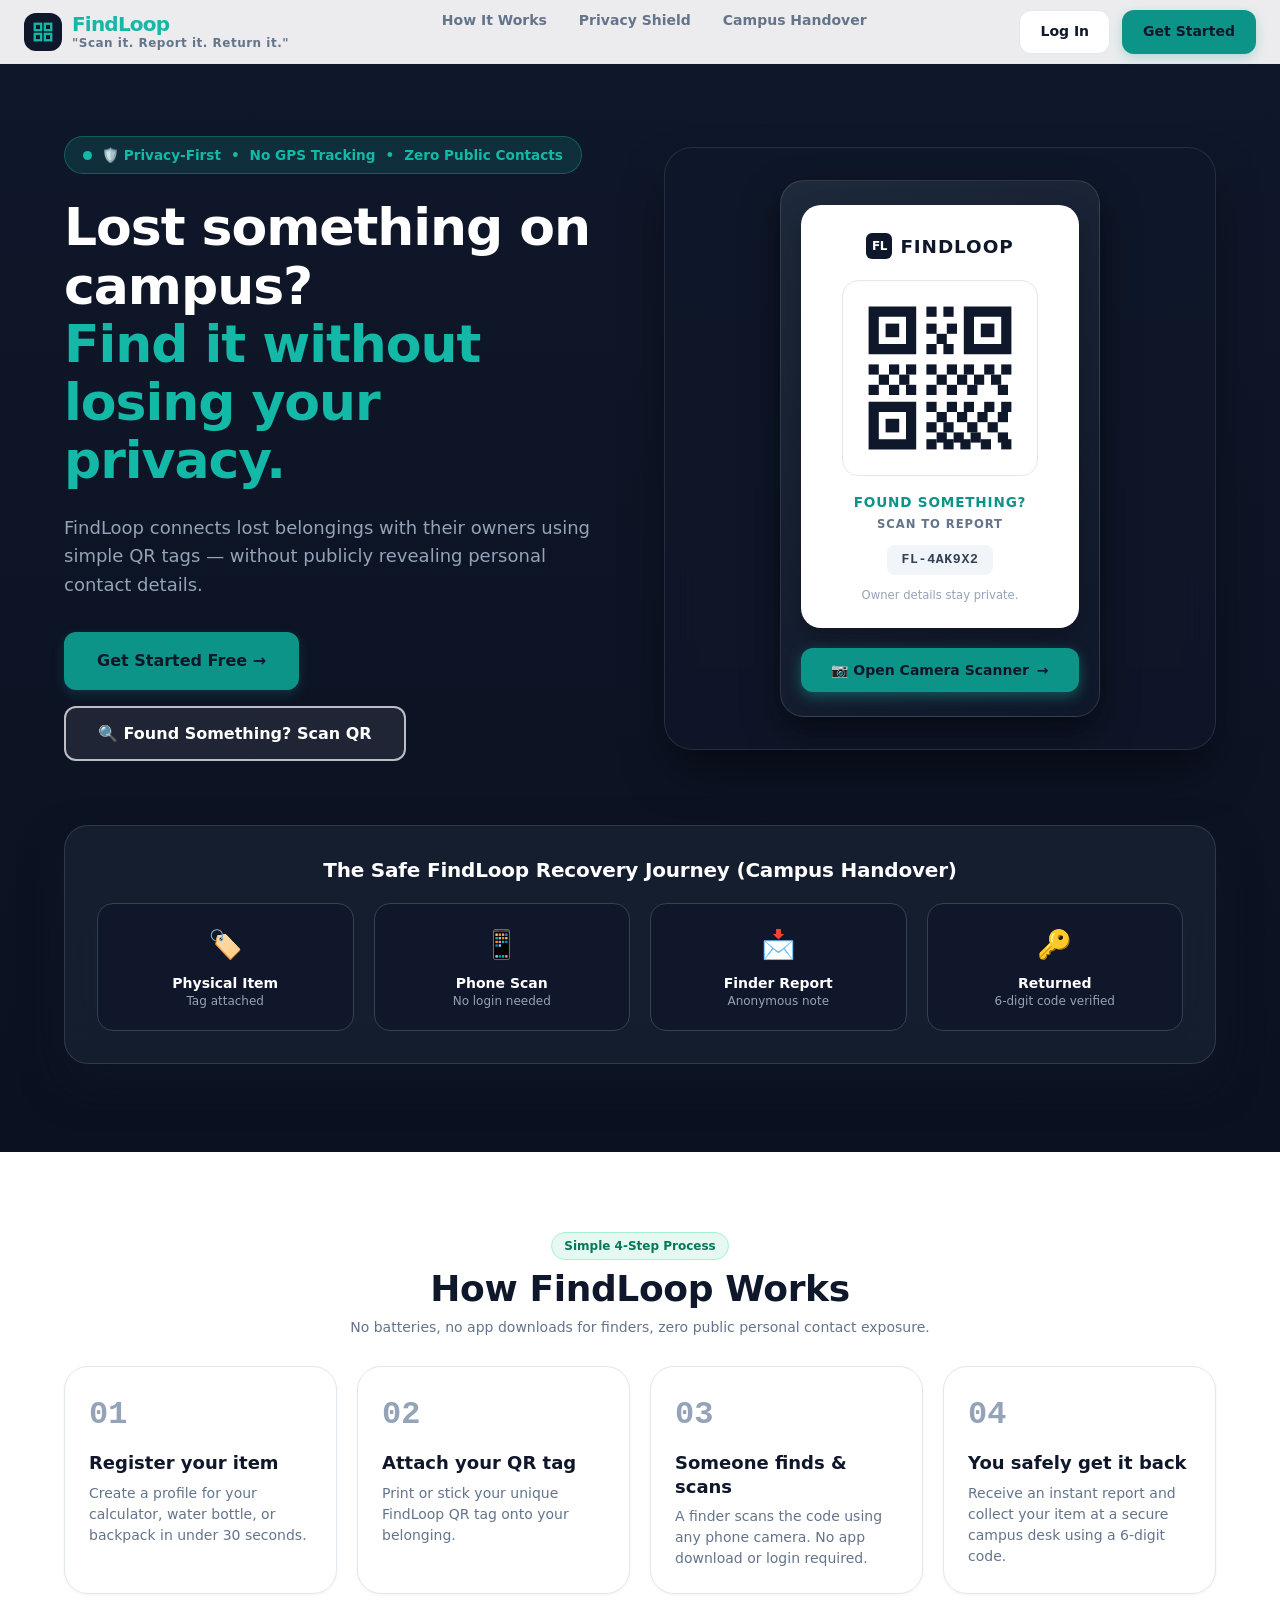
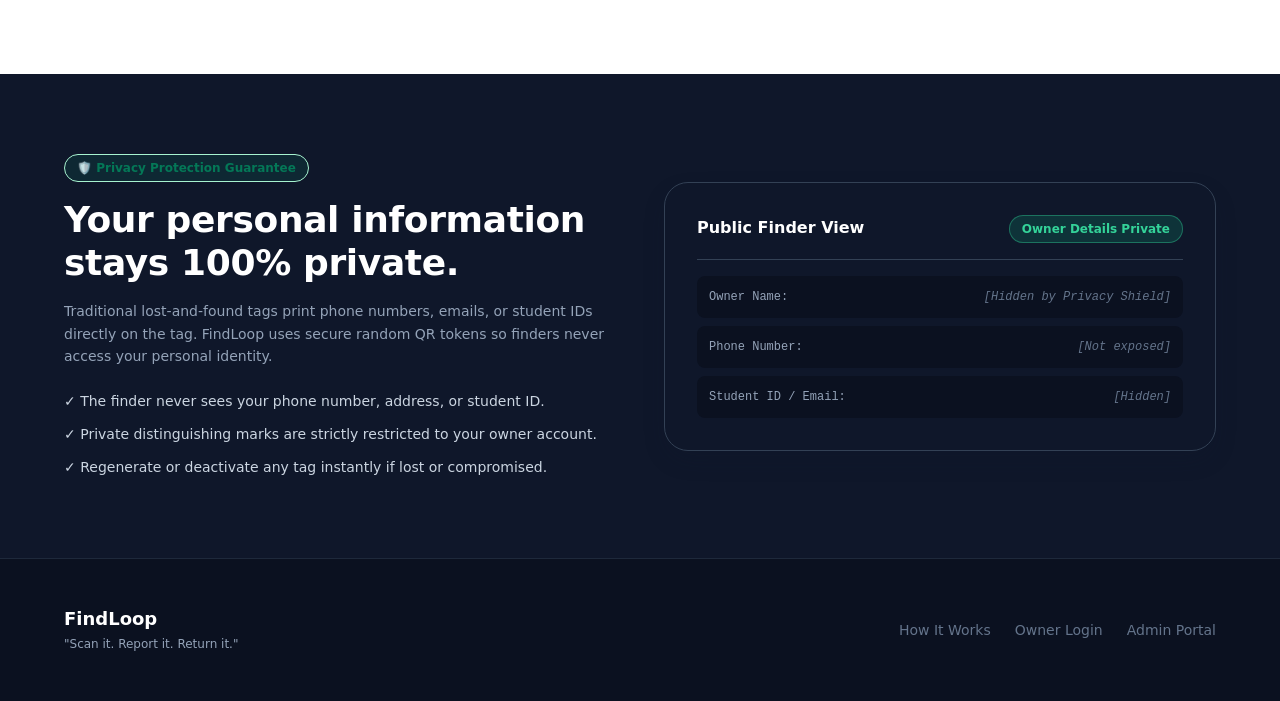
==== commit 63552f07: "Implement real camera QR scanner functionality and status handling" ====
--- a/index.html
+++ b/index.html
@@ -71,9 +71,9 @@
             <a href="signup.html" class="btn btn-primary" style="padding: 1rem 2rem; font-size: 1rem; border-radius: var(--radius-md);">
               Get Started Free →
             </a>
-            <a href="public/scan.html?token=FL-8X92K" class="btn btn-ghost-dark" style="padding: 1rem 2rem; font-size: 1rem; border-radius: var(--radius-md);">
-              🔍 Found Something? Test Scan
-            </a>
+            <button id="open-qr-scanner-btn" class="btn btn-ghost-dark" style="padding: 1rem 2rem; font-size: 1rem; border-radius: var(--radius-md); font-weight: 800; cursor: pointer; display: inline-flex; align-items: center; gap: 8px;">
+              🔍 Found Something? Scan QR
+            </button>
           </div>
         </div>
 
@@ -181,10 +181,10 @@
             </div>
 
             <!-- Action Button below Tag -->
-            <a href="public/scan.html?token=FL-4AK9X2" class="btn btn-primary" style="margin-top: 1.25rem; width: 100%; justify-content: center; padding: 0.8rem 1rem; font-weight: 800; font-size: 0.875rem; border-radius: 12px; gap: 8px; box-shadow: 0 4px 14px rgba(20, 184, 166, 0.4);">
-              <span>🔍 Test Scan This Tag</span>
+            <button class="open-qr-scanner-btn btn btn-primary" style="margin-top: 1.25rem; width: 100%; justify-content: center; padding: 0.8rem 1rem; font-weight: 800; font-size: 0.875rem; border-radius: 12px; gap: 8px; box-shadow: 0 4px 14px rgba(20, 184, 166, 0.4); cursor: pointer;">
+              <span>📷 Open Camera Scanner</span>
               <span>→</span>
-            </a>
+            </button>
 
           </div>
 
@@ -322,7 +322,9 @@
 
   <script type="module">
     import { initMobileMenu } from "./js/utils.js";
+    import { initScannerButtons } from "./js/scanner.js";
     initMobileMenu();
+    initScannerButtons();
   </script>
 </body>
 </html>
--- a/css/global.css
+++ b/css/global.css
@@ -489,3 +489,86 @@
     display: none !important;
   }
 }
+
+/* REAL CAMERA QR SCANNER MODAL STYLES */
+.qr-scanner-modal-backdrop {
+  position: fixed;
+  inset: 0;
+  z-index: 9999;
+  background: rgba(11, 17, 32, 0.92);
+  backdrop-filter: blur(12px);
+  display: flex;
+  align-items: center;
+  justify-content: center;
+  padding: 1rem;
+  opacity: 0;
+  visibility: hidden;
+  transition: opacity 0.25s ease, visibility 0.25s ease;
+}
+
+.qr-scanner-modal-backdrop.active {
+  opacity: 1;
+  visibility: visible;
+}
+
+.qr-scanner-modal-card {
+  background: #0F172A;
+  border: 1px solid rgba(255, 255, 255, 0.15);
+  border-radius: 24px;
+  width: 100%;
+  max-width: 440px;
+  padding: 1.5rem;
+  box-shadow: 0 25px 50px -12px rgba(0, 0, 0, 0.7);
+  display: flex;
+  flex-direction: column;
+  gap: 1.125rem;
+  text-align: center;
+  position: relative;
+  max-height: 90vh;
+  overflow-y: auto;
+}
+
+.qr-video-box {
+  width: 100%;
+  aspect-ratio: 1 / 1;
+  max-width: 300px;
+  margin: 0 auto;
+  border-radius: 18px;
+  overflow: hidden;
+  background: #000000;
+  position: relative;
+  border: 2px solid rgba(20, 184, 166, 0.5);
+  box-shadow: 0 8px 24px rgba(0, 0, 0, 0.5);
+}
+
+.qr-video-box video {
+  width: 100% !important;
+  height: 100% !important;
+  object-fit: cover !important;
+}
+
+.qr-scanner-guide {
+  position: absolute;
+  inset: 12%;
+  border: 2px dashed #14B8A6;
+  border-radius: 14px;
+  pointer-events: none;
+  box-shadow: 0 0 0 9999px rgba(11, 17, 32, 0.45);
+}
+
+.qr-scanner-laser {
+  position: absolute;
+  left: 5%;
+  right: 5%;
+  height: 2px;
+  background: linear-gradient(90deg, transparent, #14B8A6, transparent);
+  box-shadow: 0 0 12px #14B8A6;
+  animation: scanLaser 2s infinite ease-in-out;
+  pointer-events: none;
+}
+
+@keyframes scanLaser {
+  0% { top: 12%; }
+  50% { top: 88%; }
+  100% { top: 12%; }
+}
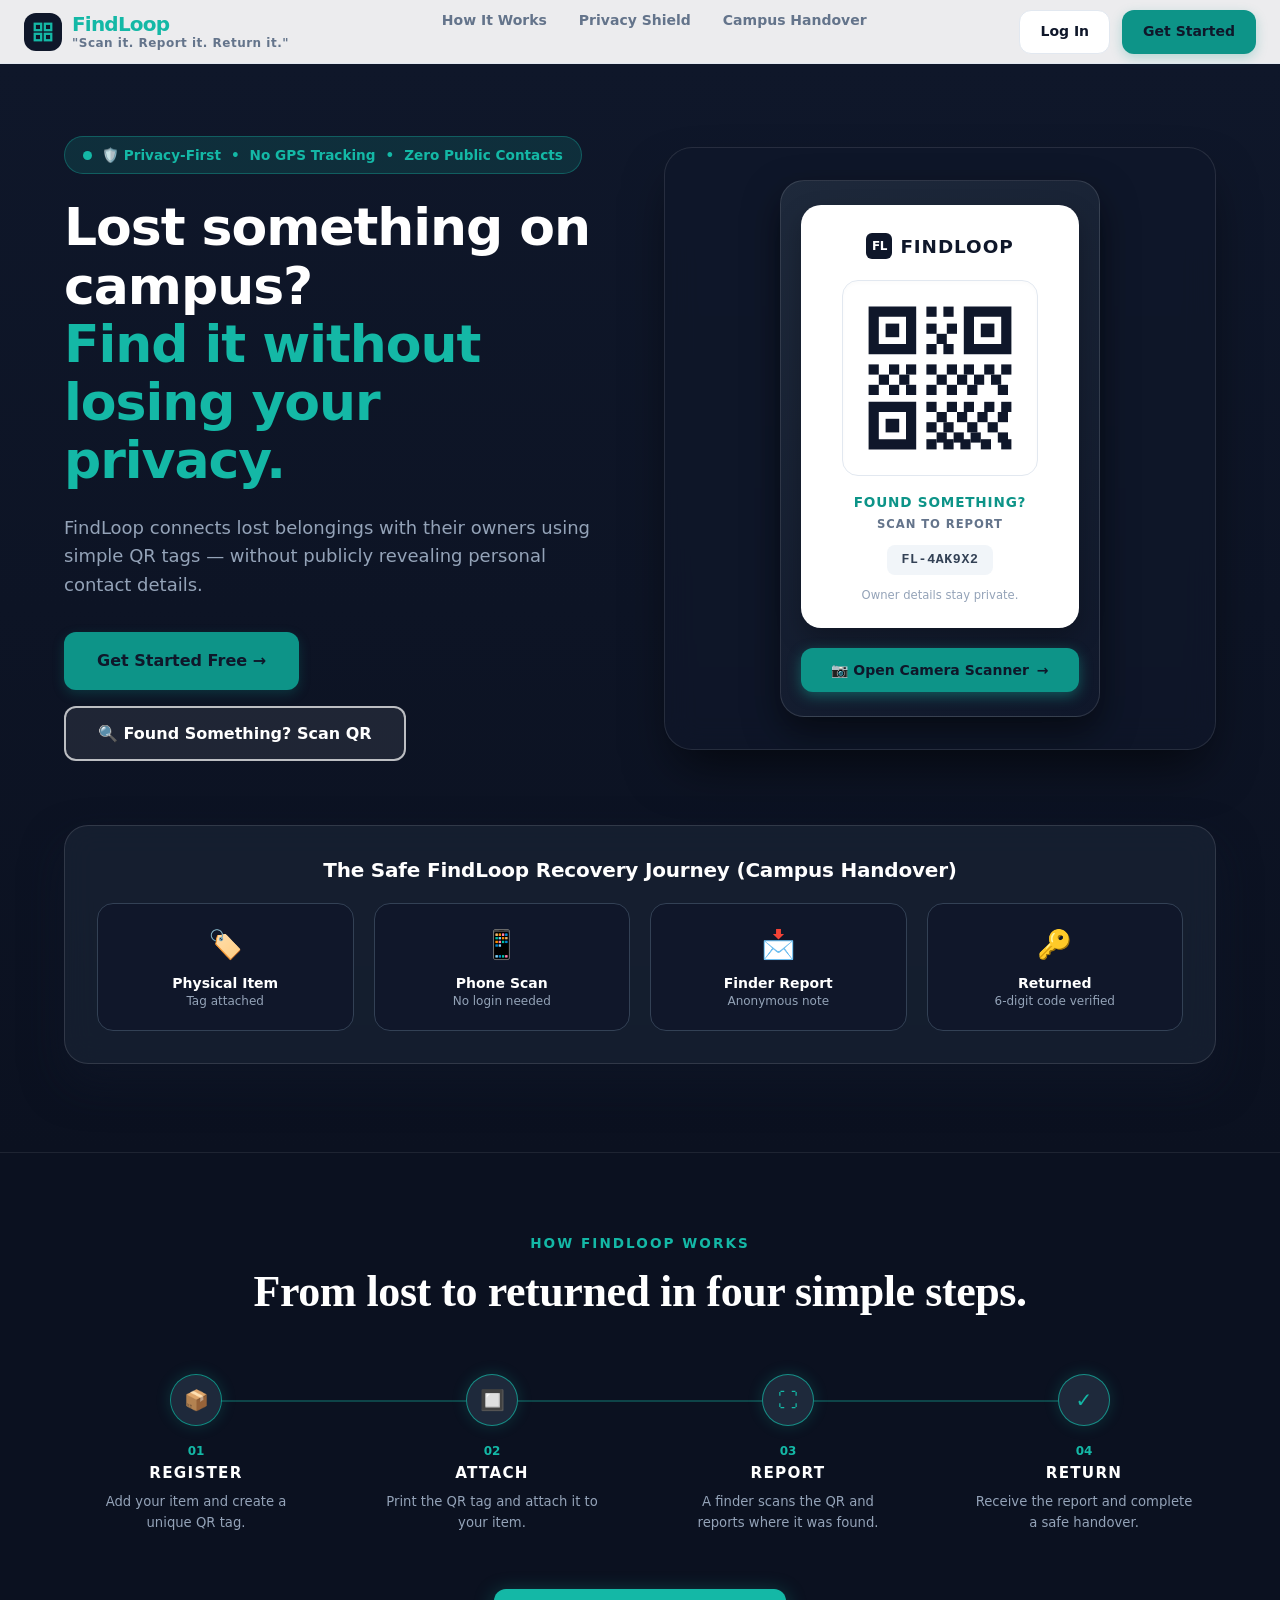
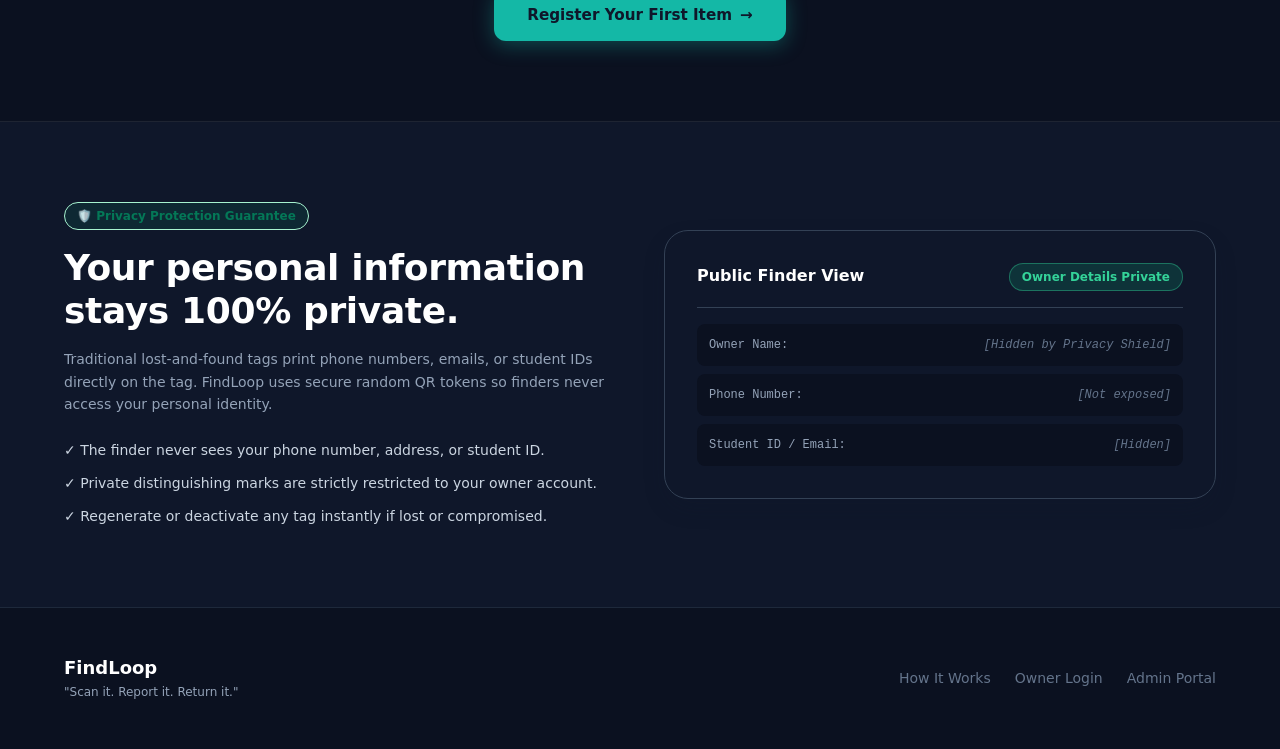
==== commit f37571bc: "Add 'From lost to returned in four simple steps' 4-step horizontal stepper section to index.html" ====
--- a/index.html
+++ b/index.html
@@ -227,40 +227,84 @@
     </div>
   </section>
 
-  <!-- HOW IT WORKS SECTION -->
-  <section style="padding: 5rem 0; background-color: var(--bg-white);">
-    <div class="container">
-      <div style="text-align: center; max-width: 600px; margin: 0 auto 1.75rem;" class="form-group">
-        <span class="badge badge-safe" style="align-self: center;">Simple 4-Step Process</span>
-        <h2 style="font-size: 2.25rem; font-weight: 900; color: var(--bg-navy-dark);">How FindLoop Works</h2>
-        <p style="color: var(--text-muted); font-size: 0.875rem;">No batteries, no app downloads for finders, zero public personal contact exposure.</p>
-      </div>
-
-      <div class="grid-4">
-        <div class="card" style="position: relative;">
-          <span style="font-family: var(--font-mono); font-size: 2rem; font-weight: 900; color: var(--text-light);">01</span>
-          <h3 style="font-size: 1.125rem; font-weight: 800; margin: 0.75rem 0 0.5rem;">Register your item</h3>
-          <p style="font-size: 0.875rem; color: var(--text-muted);">Create a profile for your calculator, water bottle, or backpack in under 30 seconds.</p>
-        </div>
-
-        <div class="card" style="position: relative;">
-          <span style="font-family: var(--font-mono); font-size: 2rem; font-weight: 900; color: var(--text-light);">02</span>
-          <h3 style="font-size: 1.125rem; font-weight: 800; margin: 0.75rem 0 0.5rem;">Attach your QR tag</h3>
-          <p style="font-size: 0.875rem; color: var(--text-muted);">Print or stick your unique FindLoop QR tag onto your belonging.</p>
-        </div>
-
-        <div class="card" style="position: relative;">
-          <span style="font-family: var(--font-mono); font-size: 2rem; font-weight: 900; color: var(--text-light);">03</span>
-          <h3 style="font-size: 1.125rem; font-weight: 800; margin: 0.75rem 0 0.5rem;">Someone finds & scans</h3>
-          <p style="font-size: 0.875rem; color: var(--text-muted);">A finder scans the code using any phone camera. No app download or login required.</p>
-        </div>
-
-        <div class="card" style="position: relative;">
-          <span style="font-family: var(--font-mono); font-size: 2rem; font-weight: 900; color: var(--text-light);">04</span>
-          <h3 style="font-size: 1.125rem; font-weight: 800; margin: 0.75rem 0 0.5rem;">You safely get it back</h3>
-          <p style="font-size: 0.875rem; color: var(--text-muted);">Receive an instant report and collect your item at a secure campus desk using a 6-digit code.</p>
-        </div>
-      </div>
+  <!-- HOW FINDLOOP WORKS SECTION (FROM LOST TO RETURNED IN FOUR SIMPLE STEPS) -->
+  <section id="how-it-works" style="padding: 5rem 0; background-color: #0B1120; color: white; border-top: 1px solid rgba(255, 255, 255, 0.08); border-bottom: 1px solid rgba(255, 255, 255, 0.08); scroll-margin-top: 80px;">
+    <div class="container" style="text-align: center;">
+      
+      <!-- Sub-header & Main Title -->
+      <div style="margin-bottom: 3.5rem;">
+        <span style="color: #14B8A6; font-size: 0.85rem; font-weight: 800; letter-spacing: 0.15em; text-transform: uppercase; display: block; margin-bottom: 0.75rem;">
+          HOW FINDLOOP WORKS
+        </span>
+        <h2 style="font-family: Georgia, serif, system-ui, sans-serif; font-size: 2.75rem; font-weight: 800; color: #FFFFFF; max-width: 800px; margin: 0 auto; line-height: 1.2;">
+          From lost to returned in four simple steps.
+        </h2>
+      </div>
+
+      <!-- 4-Step Stepper Grid with Horizontal Line -->
+      <div class="stepper-wrapper" style="position: relative; margin-bottom: 3.5rem;">
+        <!-- Connecting Line behind icons -->
+        <div class="stepper-line" style="position: absolute; top: 26px; left: 12%; right: 12%; height: 1.5px; background: rgba(20, 184, 166, 0.3); z-index: 1;"></div>
+
+        <div style="display: grid; grid-template-columns: repeat(auto-fit, minmax(200px, 1fr)); gap: 2rem; position: relative; z-index: 2;">
+          
+          <!-- Step 01: REGISTER -->
+          <div style="display: flex; flex-direction: column; align-items: center; text-align: center;">
+            <div style="width: 52px; height: 52px; border-radius: 50%; background: #1E293B; border: 1.5px solid rgba(20, 184, 166, 0.7); color: #14B8A6; display: flex; align-items: center; justify-content: center; font-size: 1.25rem; box-shadow: 0 0 15px rgba(20, 184, 166, 0.2); margin-bottom: 1rem; background-clip: padding-box;">
+              📦
+            </div>
+            <span style="font-size: 0.75rem; font-weight: 800; color: #14B8A6; margin-bottom: 0.25rem;">01</span>
+            <h3 style="font-size: 0.95rem; font-weight: 900; color: #FFFFFF; letter-spacing: 0.08em; text-transform: uppercase; margin: 0 0 0.5rem;">REGISTER</h3>
+            <p style="font-size: 0.825rem; color: #94A3B8; line-height: 1.55; margin: 0; max-width: 220px;">
+              Add your item and create a unique QR tag.
+            </p>
+          </div>
+
+          <!-- Step 02: ATTACH -->
+          <div style="display: flex; flex-direction: column; align-items: center; text-align: center;">
+            <div style="width: 52px; height: 52px; border-radius: 50%; background: #1E293B; border: 1.5px solid rgba(20, 184, 166, 0.7); color: #14B8A6; display: flex; align-items: center; justify-content: center; font-size: 1.25rem; box-shadow: 0 0 15px rgba(20, 184, 166, 0.2); margin-bottom: 1rem;">
+              🔲
+            </div>
+            <span style="font-size: 0.75rem; font-weight: 800; color: #14B8A6; margin-bottom: 0.25rem;">02</span>
+            <h3 style="font-size: 0.95rem; font-weight: 900; color: #FFFFFF; letter-spacing: 0.08em; text-transform: uppercase; margin: 0 0 0.5rem;">ATTACH</h3>
+            <p style="font-size: 0.825rem; color: #94A3B8; line-height: 1.55; margin: 0; max-width: 220px;">
+              Print the QR tag and attach it to your item.
+            </p>
+          </div>
+
+          <!-- Step 03: REPORT -->
+          <div style="display: flex; flex-direction: column; align-items: center; text-align: center;">
+            <div style="width: 52px; height: 52px; border-radius: 50%; background: #1E293B; border: 1.5px solid rgba(20, 184, 166, 0.7); color: #14B8A6; display: flex; align-items: center; justify-content: center; font-size: 1.25rem; box-shadow: 0 0 15px rgba(20, 184, 166, 0.2); margin-bottom: 1rem;">
+              ⛶
+            </div>
+            <span style="font-size: 0.75rem; font-weight: 800; color: #14B8A6; margin-bottom: 0.25rem;">03</span>
+            <h3 style="font-size: 0.95rem; font-weight: 900; color: #FFFFFF; letter-spacing: 0.08em; text-transform: uppercase; margin: 0 0 0.5rem;">REPORT</h3>
+            <p style="font-size: 0.825rem; color: #94A3B8; line-height: 1.55; margin: 0; max-width: 220px;">
+              A finder scans the QR and reports where it was found.
+            </p>
+          </div>
+
+          <!-- Step 04: RETURN -->
+          <div style="display: flex; flex-direction: column; align-items: center; text-align: center;">
+            <div style="width: 52px; height: 52px; border-radius: 50%; background: #1E293B; border: 1.5px solid rgba(20, 184, 166, 0.7); color: #14B8A6; display: flex; align-items: center; justify-content: center; font-size: 1.25rem; box-shadow: 0 0 15px rgba(20, 184, 166, 0.2); margin-bottom: 1rem;">
+              ✓
+            </div>
+            <span style="font-size: 0.75rem; font-weight: 800; color: #14B8A6; margin-bottom: 0.25rem;">04</span>
+            <h3 style="font-size: 0.95rem; font-weight: 900; color: #FFFFFF; letter-spacing: 0.08em; text-transform: uppercase; margin: 0 0 0.5rem;">RETURN</h3>
+            <p style="font-size: 0.825rem; color: #94A3B8; line-height: 1.55; margin: 0; max-width: 220px;">
+              Receive the report and complete a safe handover.
+            </p>
+          </div>
+
+        </div>
+      </div>
+
+      <!-- CTA Button -->
+      <a href="signup.html" class="btn btn-primary" style="display: inline-flex; align-items: center; gap: 8px; padding: 0.85rem 2rem; border-radius: 12px; font-weight: 800; font-size: 0.95rem; background: #14B8A6; color: #0F172A; box-shadow: 0 4px 20px rgba(20, 184, 166, 0.35);">
+        <span>Register Your First Item</span>
+        <span>→</span>
+      </a>
+
     </div>
   </section>
 
--- a/css/global.css
+++ b/css/global.css
@@ -572,3 +572,9 @@
   50% { top: 88%; }
   100% { top: 12%; }
 }
+
+@media (max-width: 767px) {
+  .stepper-line {
+    display: none !important;
+  }
+}
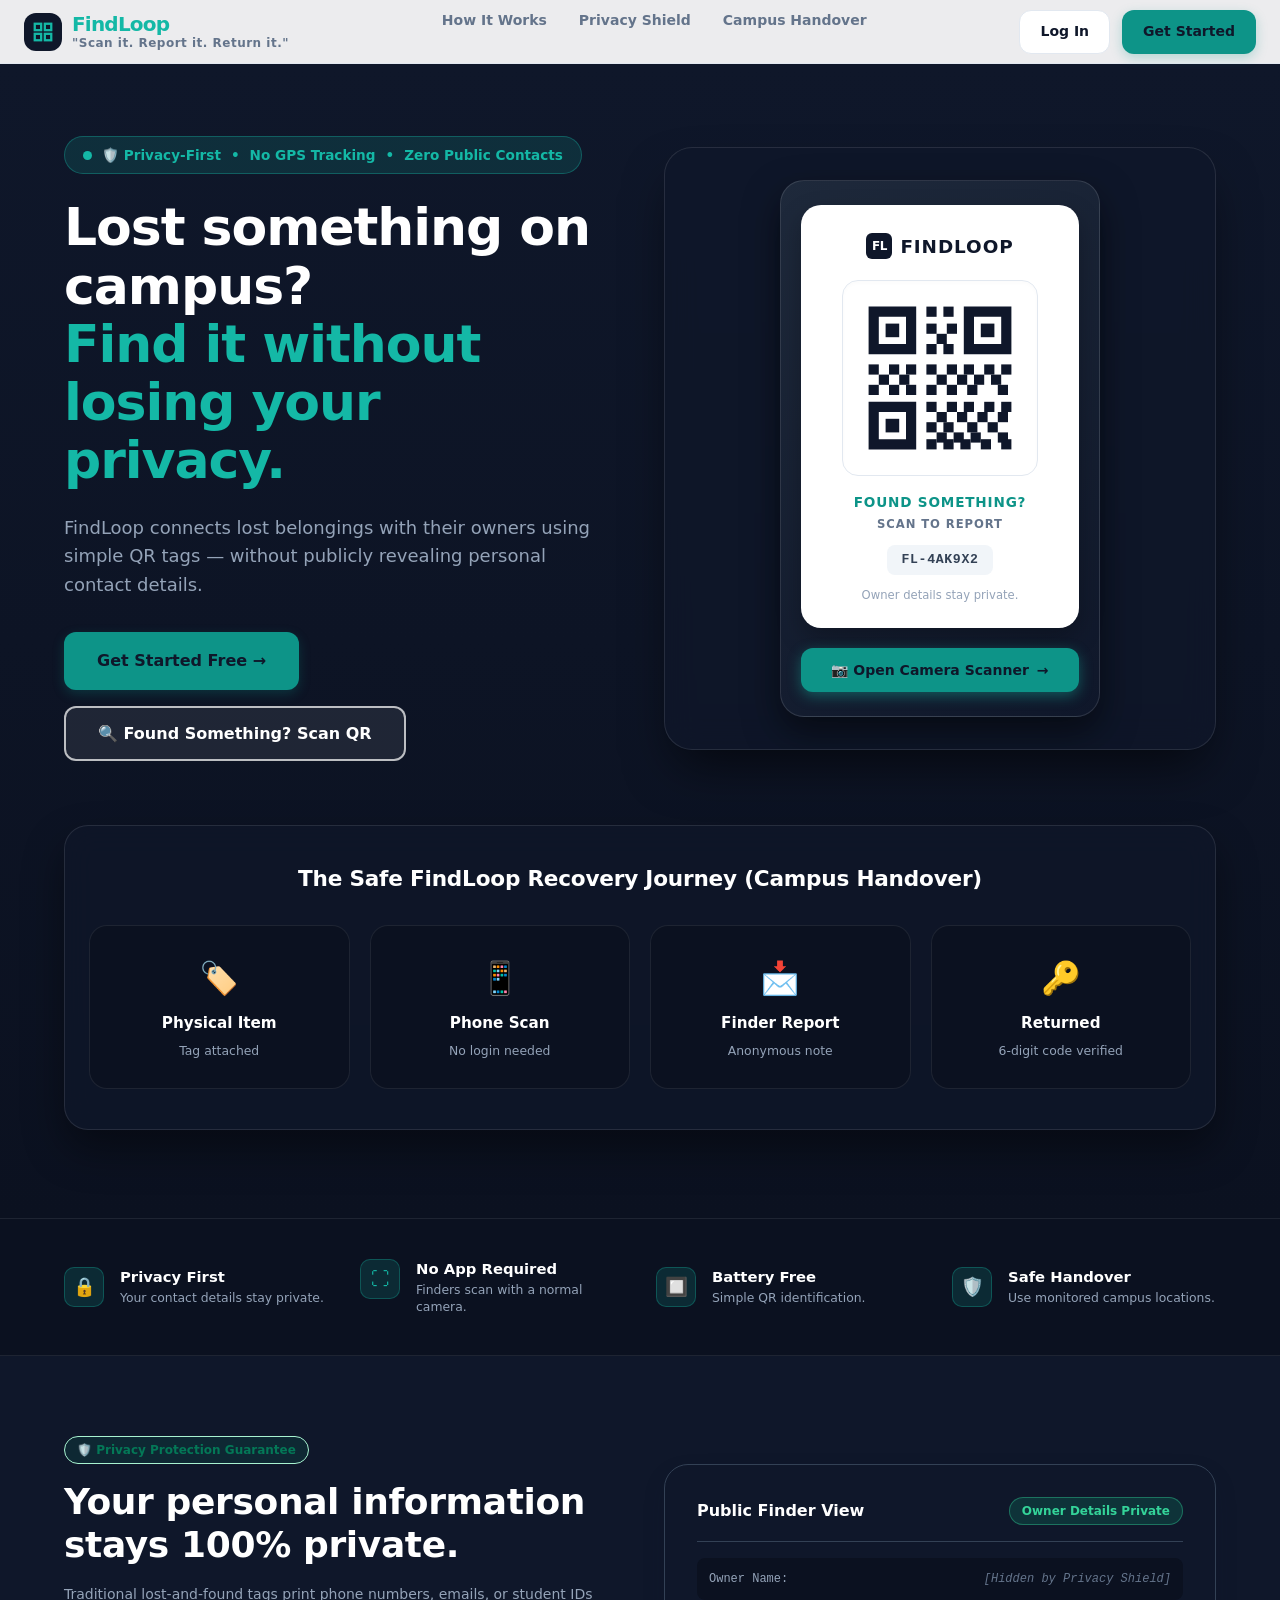
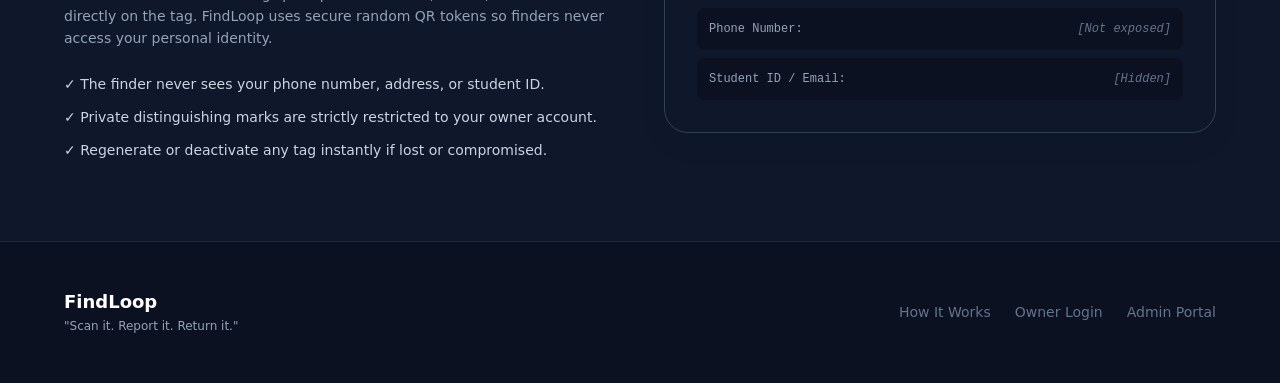
==== commit 4629cec2: "Replace middle section with Recovery Journey 4-card grid and 4-feature bar matching user screenshots" ====
--- a/index.html
+++ b/index.html
@@ -192,119 +192,91 @@
 
       </div>
 
-      <!-- CONCEPTUAL FLOW -->
-      <div id="safety" class="glass-card" style="margin-top: 4rem; border-radius: var(--radius-xl); padding: 2rem; scroll-margin-top: 80px;">
-        <h2 style="font-size: 1.25rem; font-weight: 800; color: #FFFFFF; margin-bottom: 1.25rem; text-align: center;">
+      <!-- CONCEPTUAL FLOW (SAFE RECOVERY JOURNEY) -->
+      <div id="safety" class="glass-card" style="margin-top: 4rem; border-radius: 24px; padding: 2.5rem 1.5rem; scroll-margin-top: 80px; background: rgba(15, 23, 42, 0.75); border: 1px solid rgba(255, 255, 255, 0.1); box-shadow: 0 20px 40px rgba(0,0,0,0.4);">
+        <h2 style="font-size: 1.35rem; font-weight: 800; color: #FFFFFF; margin-bottom: 2rem; text-align: center;">
           The Safe FindLoop Recovery Journey (Campus Handover)
         </h2>
 
-        <div class="grid-4" style="text-align: center;">
-          <div style="background: rgba(15, 23, 42, 0.8); border: 1px solid #334155; padding: 1.25rem; border-radius: var(--radius-lg);">
-            <div style="font-size: 1.75rem; margin-bottom: 0.5rem;">🏷️</div>
-            <h3 style="font-size: 0.875rem; font-weight: 700; color: white;">Physical Item</h3>
-            <p style="font-size: 0.75rem; color: #94A3B8;">Tag attached</p>
-          </div>
-
-          <div style="background: rgba(15, 23, 42, 0.8); border: 1px solid #334155; padding: 1.25rem; border-radius: var(--radius-lg);">
-            <div style="font-size: 1.75rem; margin-bottom: 0.5rem;">📱</div>
-            <h3 style="font-size: 0.875rem; font-weight: 700; color: white;">Phone Scan</h3>
-            <p style="font-size: 0.75rem; color: #94A3B8;">No login needed</p>
-          </div>
-
-          <div style="background: rgba(15, 23, 42, 0.8); border: 1px solid #334155; padding: 1.25rem; border-radius: var(--radius-lg);">
-            <div style="font-size: 1.75rem; margin-bottom: 0.5rem;">📩</div>
-            <h3 style="font-size: 0.875rem; font-weight: 700; color: white;">Finder Report</h3>
-            <p style="font-size: 0.75rem; color: #94A3B8;">Anonymous note</p>
-          </div>
-
-          <div style="background: rgba(15, 23, 42, 0.8); border: 1px solid #334155; padding: 1.25rem; border-radius: var(--radius-lg);">
-            <div style="font-size: 1.75rem; margin-bottom: 0.5rem;">🔑</div>
-            <h3 style="font-size: 0.875rem; font-weight: 700; color: white;">Returned</h3>
-            <p style="font-size: 0.75rem; color: #94A3B8;">6-digit code verified</p>
+        <div style="display: grid; grid-template-columns: repeat(auto-fit, minmax(200px, 1fr)); gap: 1.25rem; text-align: center;">
+          <div style="background: #0B1120; border: 1px solid rgba(255, 255, 255, 0.08); padding: 1.75rem 1rem; border-radius: 18px; display: flex; flex-direction: column; align-items: center; gap: 0.5rem;">
+            <div style="font-size: 2rem; margin-bottom: 0.25rem;">🏷️</div>
+            <h3 style="font-size: 0.95rem; font-weight: 800; color: white; margin: 0;">Physical Item</h3>
+            <p style="font-size: 0.775rem; color: #94A3B8; margin: 0;">Tag attached</p>
+          </div>
+
+          <div style="background: #0B1120; border: 1px solid rgba(255, 255, 255, 0.08); padding: 1.75rem 1rem; border-radius: 18px; display: flex; flex-direction: column; align-items: center; gap: 0.5rem;">
+            <div style="font-size: 2rem; margin-bottom: 0.25rem;">📱</div>
+            <h3 style="font-size: 0.95rem; font-weight: 800; color: white; margin: 0;">Phone Scan</h3>
+            <p style="font-size: 0.775rem; color: #94A3B8; margin: 0;">No login needed</p>
+          </div>
+
+          <div style="background: #0B1120; border: 1px solid rgba(255, 255, 255, 0.08); padding: 1.75rem 1rem; border-radius: 18px; display: flex; flex-direction: column; align-items: center; gap: 0.5rem;">
+            <div style="font-size: 2rem; margin-bottom: 0.25rem;">📩</div>
+            <h3 style="font-size: 0.95rem; font-weight: 800; color: white; margin: 0;">Finder Report</h3>
+            <p style="font-size: 0.775rem; color: #94A3B8; margin: 0;">Anonymous note</p>
+          </div>
+
+          <div style="background: #0B1120; border: 1px solid rgba(255, 255, 255, 0.08); padding: 1.75rem 1rem; border-radius: 18px; display: flex; flex-direction: column; align-items: center; gap: 0.5rem;">
+            <div style="font-size: 2rem; margin-bottom: 0.25rem;">🔑</div>
+            <h3 style="font-size: 0.95rem; font-weight: 800; color: white; margin: 0;">Returned</h3>
+            <p style="font-size: 0.775rem; color: #94A3B8; margin: 0;">6-digit code verified</p>
           </div>
         </div>
       </div>
     </div>
   </section>
 
-  <!-- HOW FINDLOOP WORKS SECTION (FROM LOST TO RETURNED IN FOUR SIMPLE STEPS) -->
-  <section id="how-it-works" style="padding: 5rem 0; background-color: #0B1120; color: white; border-top: 1px solid rgba(255, 255, 255, 0.08); border-bottom: 1px solid rgba(255, 255, 255, 0.08); scroll-margin-top: 80px;">
-    <div class="container" style="text-align: center;">
-      
-      <!-- Sub-header & Main Title -->
-      <div style="margin-bottom: 3.5rem;">
-        <span style="color: #14B8A6; font-size: 0.85rem; font-weight: 800; letter-spacing: 0.15em; text-transform: uppercase; display: block; margin-bottom: 0.75rem;">
-          HOW FINDLOOP WORKS
-        </span>
-        <h2 style="font-family: Georgia, serif, system-ui, sans-serif; font-size: 2.75rem; font-weight: 800; color: #FFFFFF; max-width: 800px; margin: 0 auto; line-height: 1.2;">
-          From lost to returned in four simple steps.
-        </h2>
-      </div>
-
-      <!-- 4-Step Stepper Grid with Horizontal Line -->
-      <div class="stepper-wrapper" style="position: relative; margin-bottom: 3.5rem;">
-        <!-- Connecting Line behind icons -->
-        <div class="stepper-line" style="position: absolute; top: 26px; left: 12%; right: 12%; height: 1.5px; background: rgba(20, 184, 166, 0.3); z-index: 1;"></div>
-
-        <div style="display: grid; grid-template-columns: repeat(auto-fit, minmax(200px, 1fr)); gap: 2rem; position: relative; z-index: 2;">
-          
-          <!-- Step 01: REGISTER -->
-          <div style="display: flex; flex-direction: column; align-items: center; text-align: center;">
-            <div style="width: 52px; height: 52px; border-radius: 50%; background: #1E293B; border: 1.5px solid rgba(20, 184, 166, 0.7); color: #14B8A6; display: flex; align-items: center; justify-content: center; font-size: 1.25rem; box-shadow: 0 0 15px rgba(20, 184, 166, 0.2); margin-bottom: 1rem; background-clip: padding-box;">
-              📦
-            </div>
-            <span style="font-size: 0.75rem; font-weight: 800; color: #14B8A6; margin-bottom: 0.25rem;">01</span>
-            <h3 style="font-size: 0.95rem; font-weight: 900; color: #FFFFFF; letter-spacing: 0.08em; text-transform: uppercase; margin: 0 0 0.5rem;">REGISTER</h3>
-            <p style="font-size: 0.825rem; color: #94A3B8; line-height: 1.55; margin: 0; max-width: 220px;">
-              Add your item and create a unique QR tag.
-            </p>
-          </div>
-
-          <!-- Step 02: ATTACH -->
-          <div style="display: flex; flex-direction: column; align-items: center; text-align: center;">
-            <div style="width: 52px; height: 52px; border-radius: 50%; background: #1E293B; border: 1.5px solid rgba(20, 184, 166, 0.7); color: #14B8A6; display: flex; align-items: center; justify-content: center; font-size: 1.25rem; box-shadow: 0 0 15px rgba(20, 184, 166, 0.2); margin-bottom: 1rem;">
-              🔲
-            </div>
-            <span style="font-size: 0.75rem; font-weight: 800; color: #14B8A6; margin-bottom: 0.25rem;">02</span>
-            <h3 style="font-size: 0.95rem; font-weight: 900; color: #FFFFFF; letter-spacing: 0.08em; text-transform: uppercase; margin: 0 0 0.5rem;">ATTACH</h3>
-            <p style="font-size: 0.825rem; color: #94A3B8; line-height: 1.55; margin: 0; max-width: 220px;">
-              Print the QR tag and attach it to your item.
-            </p>
-          </div>
-
-          <!-- Step 03: REPORT -->
-          <div style="display: flex; flex-direction: column; align-items: center; text-align: center;">
-            <div style="width: 52px; height: 52px; border-radius: 50%; background: #1E293B; border: 1.5px solid rgba(20, 184, 166, 0.7); color: #14B8A6; display: flex; align-items: center; justify-content: center; font-size: 1.25rem; box-shadow: 0 0 15px rgba(20, 184, 166, 0.2); margin-bottom: 1rem;">
-              ⛶
-            </div>
-            <span style="font-size: 0.75rem; font-weight: 800; color: #14B8A6; margin-bottom: 0.25rem;">03</span>
-            <h3 style="font-size: 0.95rem; font-weight: 900; color: #FFFFFF; letter-spacing: 0.08em; text-transform: uppercase; margin: 0 0 0.5rem;">REPORT</h3>
-            <p style="font-size: 0.825rem; color: #94A3B8; line-height: 1.55; margin: 0; max-width: 220px;">
-              A finder scans the QR and reports where it was found.
-            </p>
-          </div>
-
-          <!-- Step 04: RETURN -->
-          <div style="display: flex; flex-direction: column; align-items: center; text-align: center;">
-            <div style="width: 52px; height: 52px; border-radius: 50%; background: #1E293B; border: 1.5px solid rgba(20, 184, 166, 0.7); color: #14B8A6; display: flex; align-items: center; justify-content: center; font-size: 1.25rem; box-shadow: 0 0 15px rgba(20, 184, 166, 0.2); margin-bottom: 1rem;">
-              ✓
-            </div>
-            <span style="font-size: 0.75rem; font-weight: 800; color: #14B8A6; margin-bottom: 0.25rem;">04</span>
-            <h3 style="font-size: 0.95rem; font-weight: 900; color: #FFFFFF; letter-spacing: 0.08em; text-transform: uppercase; margin: 0 0 0.5rem;">RETURN</h3>
-            <p style="font-size: 0.825rem; color: #94A3B8; line-height: 1.55; margin: 0; max-width: 220px;">
-              Receive the report and complete a safe handover.
-            </p>
-          </div>
-
-        </div>
-      </div>
-
-      <!-- CTA Button -->
-      <a href="signup.html" class="btn btn-primary" style="display: inline-flex; align-items: center; gap: 8px; padding: 0.85rem 2rem; border-radius: 12px; font-weight: 800; font-size: 0.95rem; background: #14B8A6; color: #0F172A; box-shadow: 0 4px 20px rgba(20, 184, 166, 0.35);">
-        <span>Register Your First Item</span>
-        <span>→</span>
-      </a>
-
+  <!-- KEY FEATURES HORIZONTAL STRIP -->
+  <section id="how-it-works" style="padding: 2.5rem 0; background-color: #0B1120; color: white; border-top: 1px solid rgba(255, 255, 255, 0.08); border-bottom: 1px solid rgba(255, 255, 255, 0.08); scroll-margin-top: 80px;">
+    <div class="container">
+      <div style="display: grid; grid-template-columns: repeat(auto-fit, minmax(220px, 1fr)); gap: 2rem; align-items: center;">
+        
+        <!-- Feature 1 -->
+        <div style="display: flex; align-items: flex-start; gap: 1rem;">
+          <div style="width: 40px; height: 40px; border-radius: 10px; background: rgba(20, 184, 166, 0.15); color: #14B8A6; display: flex; align-items: center; justify-content: center; font-size: 1.15rem; flex-shrink: 0; border: 1px solid rgba(20, 184, 166, 0.3);">
+            🔒
+          </div>
+          <div>
+            <h3 style="font-size: 0.925rem; font-weight: 800; color: #FFFFFF; margin: 0 0 2px;">Privacy First</h3>
+            <p style="font-size: 0.775rem; color: #94A3B8; margin: 0; line-height: 1.4;">Your contact details stay private.</p>
+          </div>
+        </div>
+
+        <!-- Feature 2 -->
+        <div style="display: flex; align-items: flex-start; gap: 1rem;">
+          <div style="width: 40px; height: 40px; border-radius: 10px; background: rgba(20, 184, 166, 0.15); color: #14B8A6; display: flex; align-items: center; justify-content: center; font-size: 1.15rem; flex-shrink: 0; border: 1px solid rgba(20, 184, 166, 0.3);">
+            ⛶
+          </div>
+          <div>
+            <h3 style="font-size: 0.925rem; font-weight: 800; color: #FFFFFF; margin: 0 0 2px;">No App Required</h3>
+            <p style="font-size: 0.775rem; color: #94A3B8; margin: 0; line-height: 1.4;">Finders scan with a normal camera.</p>
+          </div>
+        </div>
+
+        <!-- Feature 3 -->
+        <div style="display: flex; align-items: flex-start; gap: 1rem;">
+          <div style="width: 40px; height: 40px; border-radius: 10px; background: rgba(20, 184, 166, 0.15); color: #14B8A6; display: flex; align-items: center; justify-content: center; font-size: 1.15rem; flex-shrink: 0; border: 1px solid rgba(20, 184, 166, 0.3);">
+            🔲
+          </div>
+          <div>
+            <h3 style="font-size: 0.925rem; font-weight: 800; color: #FFFFFF; margin: 0 0 2px;">Battery Free</h3>
+            <p style="font-size: 0.775rem; color: #94A3B8; margin: 0; line-height: 1.4;">Simple QR identification.</p>
+          </div>
+        </div>
+
+        <!-- Feature 4 -->
+        <div style="display: flex; align-items: flex-start; gap: 1rem;">
+          <div style="width: 40px; height: 40px; border-radius: 10px; background: rgba(20, 184, 166, 0.15); color: #14B8A6; display: flex; align-items: center; justify-content: center; font-size: 1.15rem; flex-shrink: 0; border: 1px solid rgba(20, 184, 166, 0.3);">
+            🛡️
+          </div>
+          <div>
+            <h3 style="font-size: 0.925rem; font-weight: 800; color: #FFFFFF; margin: 0 0 2px;">Safe Handover</h3>
+            <p style="font-size: 0.775rem; color: #94A3B8; margin: 0; line-height: 1.4;">Use monitored campus locations.</p>
+          </div>
+        </div>
+
+      </div>
     </div>
   </section>
 
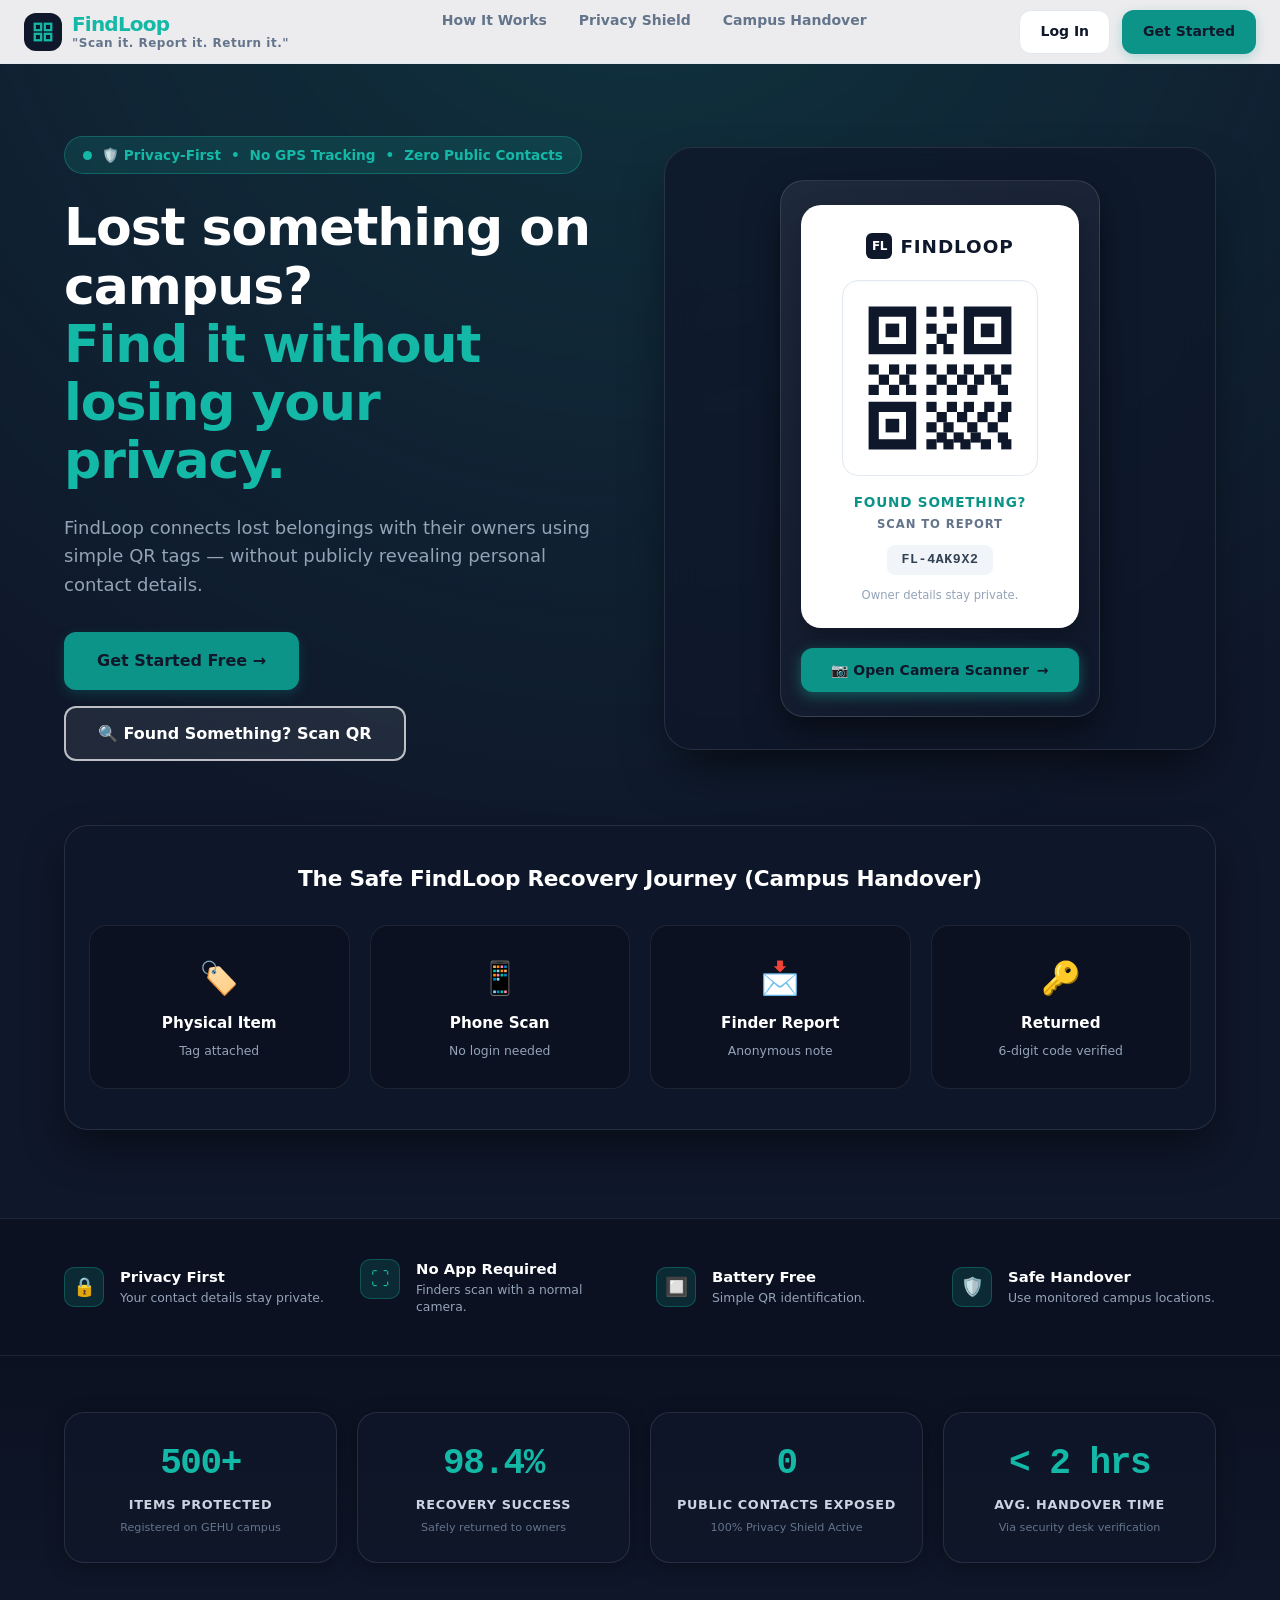
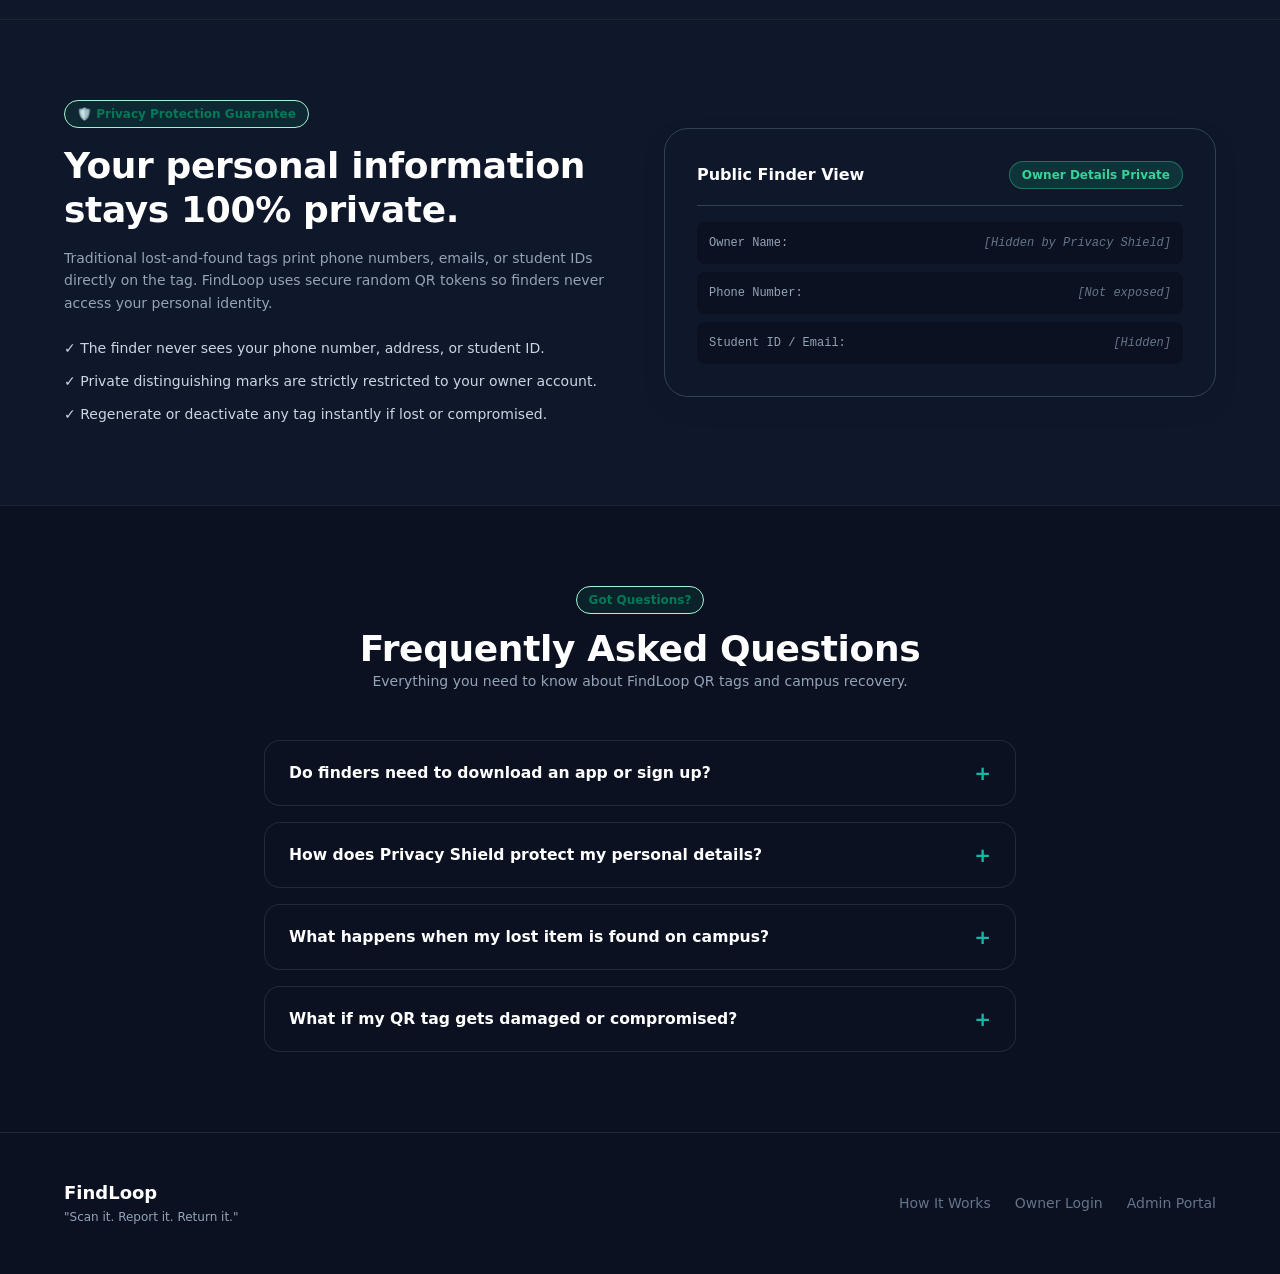
==== commit 0e4bb275: "Enhance Landing Page with Ambient Glows, Campus Live Stats Bar, and Interactive FAQ Accordion" ====
--- a/index.html
+++ b/index.html
@@ -45,8 +45,8 @@
     <a href="signup.html">🚀 Get Started</a>
   </div>
 
-  <!-- HERO SECTION -->
-  <section style="background: linear-gradient(180deg, #0F172A 0%, #0B1120 100%); color: white; padding: 4.5rem 0 5.5rem; position: relative;">
+  <!-- HERO SECTION WITH AMBIENT GLOW -->
+  <section style="background: radial-gradient(circle at 50% -20%, rgba(20, 184, 166, 0.18) 0%, rgba(15, 23, 42, 1) 70%), #0F172A; color: white; padding: 4.5rem 0 5.5rem; position: relative; overflow: hidden;">
     <div class="container">
       <div class="grid-2" style="align-items: center; gap: 3rem;">
         
@@ -280,6 +280,39 @@
     </div>
   </section>
 
+  <!-- CAMPUS IMPACT & LIVE STATISTICS BAR -->
+  <section style="padding: 3.5rem 0; background: linear-gradient(180deg, #0B1120 0%, #0F172A 100%); color: white; border-bottom: 1px solid rgba(255, 255, 255, 0.08);">
+    <div class="container">
+      <div style="display: grid; grid-template-columns: repeat(auto-fit, minmax(200px, 1fr)); gap: 1.25rem; text-align: center;">
+        
+        <div class="hover-lift" style="background: rgba(15, 23, 42, 0.9); border: 1px solid rgba(255, 255, 255, 0.1); padding: 1.5rem 1rem; border-radius: 20px; box-shadow: 0 4px 20px rgba(0, 0, 0, 0.3);">
+          <div style="font-size: 2.25rem; font-weight: 900; color: #14B8A6; font-family: var(--font-mono); letter-spacing: -0.04em; margin-bottom: 0.25rem;">500+</div>
+          <p style="font-size: 0.8rem; font-weight: 700; color: #CBD5E1; text-transform: uppercase; letter-spacing: 0.05em; margin: 0;">Items Protected</p>
+          <span style="font-size: 0.7rem; color: #64748B;">Registered on GEHU campus</span>
+        </div>
+
+        <div class="hover-lift" style="background: rgba(15, 23, 42, 0.9); border: 1px solid rgba(255, 255, 255, 0.1); padding: 1.5rem 1rem; border-radius: 20px; box-shadow: 0 4px 20px rgba(0, 0, 0, 0.3);">
+          <div style="font-size: 2.25rem; font-weight: 900; color: #14B8A6; font-family: var(--font-mono); letter-spacing: -0.04em; margin-bottom: 0.25rem;">98.4%</div>
+          <p style="font-size: 0.8rem; font-weight: 700; color: #CBD5E1; text-transform: uppercase; letter-spacing: 0.05em; margin: 0;">Recovery Success</p>
+          <span style="font-size: 0.7rem; color: #64748B;">Safely returned to owners</span>
+        </div>
+
+        <div class="hover-lift" style="background: rgba(15, 23, 42, 0.9); border: 1px solid rgba(255, 255, 255, 0.1); padding: 1.5rem 1rem; border-radius: 20px; box-shadow: 0 4px 20px rgba(0, 0, 0, 0.3);">
+          <div style="font-size: 2.25rem; font-weight: 900; color: #14B8A6; font-family: var(--font-mono); letter-spacing: -0.04em; margin-bottom: 0.25rem;">0</div>
+          <p style="font-size: 0.8rem; font-weight: 700; color: #CBD5E1; text-transform: uppercase; letter-spacing: 0.05em; margin: 0;">Public Contacts Exposed</p>
+          <span style="font-size: 0.7rem; color: #64748B;">100% Privacy Shield Active</span>
+        </div>
+
+        <div class="hover-lift" style="background: rgba(15, 23, 42, 0.9); border: 1px solid rgba(255, 255, 255, 0.1); padding: 1.5rem 1rem; border-radius: 20px; box-shadow: 0 4px 20px rgba(0, 0, 0, 0.3);">
+          <div style="font-size: 2.25rem; font-weight: 900; color: #14B8A6; font-family: var(--font-mono); letter-spacing: -0.04em; margin-bottom: 0.25rem;">&lt; 2 hrs</div>
+          <p style="font-size: 0.8rem; font-weight: 700; color: #CBD5E1; text-transform: uppercase; letter-spacing: 0.05em; margin: 0;">Avg. Handover Time</p>
+          <span style="font-size: 0.7rem; color: #64748B;">Via security desk verification</span>
+        </div>
+
+      </div>
+    </div>
+  </section>
+
   <!-- PRIVACY SHIELD SECTION -->
   <section id="privacy" style="padding: 5rem 0; background-color: var(--bg-navy-dark); color: white; scroll-margin-top: 80px;">
     <div class="container">
@@ -321,6 +354,61 @@
     </div>
   </section>
 
+  <!-- FREQUENTLY ASKED QUESTIONS (FAQ) ACCORDION SECTION -->
+  <section id="faq" style="padding: 5rem 0; background-color: #0B1120; color: white; border-top: 1px solid rgba(255, 255, 255, 0.08);">
+    <div class="container" style="max-width: 800px;">
+      <div style="text-align: center; margin-bottom: 3rem;">
+        <span class="badge badge-safe" style="margin-bottom: 0.5rem;">Got Questions?</span>
+        <h2 style="font-size: 2.25rem; font-weight: 900; color: white; margin-top: 0.25rem;">Frequently Asked Questions</h2>
+        <p style="color: #94A3B8; font-size: 0.875rem;">Everything you need to know about FindLoop QR tags and campus recovery.</p>
+      </div>
+
+      <div style="display: flex; flex-direction: column; gap: 1rem;" id="faq-accordion">
+        
+        <div class="faq-item">
+          <button class="faq-question">
+            <span>Do finders need to download an app or sign up?</span>
+            <span class="faq-icon">+</span>
+          </button>
+          <div class="faq-answer">
+            <p>No! Anyone who finds your item can scan the FindLoop QR tag using their normal smartphone camera. The public scanner page opens in any browser without requiring an app download or account creation.</p>
+          </div>
+        </div>
+
+        <div class="faq-item">
+          <button class="faq-question">
+            <span>How does Privacy Shield protect my personal details?</span>
+            <span class="faq-icon">+</span>
+          </button>
+          <div class="faq-answer">
+            <p>Traditional tags print phone numbers or emails directly on items. FindLoop generates secure, randomized QR tokens. When a finder scans your tag, they only see the item category and a safe report form — your phone number, email, and student ID remain 100% private.</p>
+          </div>
+        </div>
+
+        <div class="faq-item">
+          <button class="faq-question">
+            <span>What happens when my lost item is found on campus?</span>
+            <span class="faq-icon">+</span>
+          </button>
+          <div class="faq-answer">
+            <p>The finder submits a report specifying where the item was found and where it was handed over (e.g. Campus Security Desk or Library). You receive an instant alert on your owner dashboard with a unique 6-digit verification code to claim your item.</p>
+          </div>
+        </div>
+
+        <div class="faq-item">
+          <button class="faq-question">
+            <span>What if my QR tag gets damaged or compromised?</span>
+            <span class="faq-icon">+</span>
+          </button>
+          <div class="faq-answer">
+            <p>You can instantly regenerate or print a new QR tag for free from your owner dashboard anytime. Generating a new tag deactivates the old token immediately for complete security.</p>
+          </div>
+        </div>
+
+      </div>
+    </div>
+  </section>
+
   <!-- FOOTER -->
   <footer style="background-color: #0B1120; color: #64748B; padding: 3rem 0; border-top: 1px solid #1E293B;">
     <div class="container" style="display: flex; justify-content: space-between; align-items: center; flex-wrap: wrap; gap: 1.5rem; font-size: 0.875rem;">
@@ -341,6 +429,23 @@
     import { initScannerButtons } from "./js/scanner.js";
     initMobileMenu();
     initScannerButtons();
+
+    function initFaqAccordion() {
+      const items = document.querySelectorAll(".faq-item");
+      items.forEach((item) => {
+        const btn = item.querySelector(".faq-question");
+        if (btn) {
+          btn.addEventListener("click", () => {
+            const isOpen = item.classList.contains("open");
+            items.forEach((i) => i.classList.remove("open"));
+            if (!isOpen) {
+              item.classList.add("open");
+            }
+          });
+        }
+      });
+    }
+    initFaqAccordion();
   </script>
 </body>
 </html>
--- a/css/global.css
+++ b/css/global.css
@@ -578,3 +578,69 @@
     display: none !important;
   }
 }
+
+/* FAQ ACCORDION & LANDING ENHANCEMENTS */
+.faq-item {
+  background: #0B1120;
+  border: 1px solid rgba(255, 255, 255, 0.1);
+  border-radius: 16px;
+  overflow: hidden;
+  transition: border-color 0.25s ease, box-shadow 0.25s ease;
+}
+
+.faq-item:hover {
+  border-color: rgba(20, 184, 166, 0.4);
+  box-shadow: 0 8px 24px rgba(0, 0, 0, 0.4);
+}
+
+.faq-question {
+  width: 100%;
+  padding: 1.25rem 1.5rem;
+  background: none;
+  border: none;
+  color: #FFFFFF;
+  font-weight: 800;
+  font-size: 0.975rem;
+  text-align: left;
+  display: flex;
+  justify-content: space-between;
+  align-items: center;
+  cursor: pointer;
+  gap: 1rem;
+}
+
+.faq-icon {
+  font-size: 1.25rem;
+  color: #14B8A6;
+  transition: transform 0.3s ease;
+  flex-shrink: 0;
+}
+
+.faq-item.open .faq-icon {
+  transform: rotate(45deg);
+}
+
+.faq-answer {
+  max-height: 0;
+  overflow: hidden;
+  transition: max-height 0.35s cubic-bezier(0.16, 1, 0.3, 1), padding 0.35s ease;
+  padding: 0 1.5rem;
+  color: #94A3B8;
+  font-size: 0.875rem;
+  line-height: 1.6;
+}
+
+.faq-item.open .faq-answer {
+  max-height: 250px;
+  padding: 0 1.5rem 1.25rem;
+}
+
+.hover-lift {
+  transition: transform 0.25s cubic-bezier(0.16, 1, 0.3, 1), box-shadow 0.25s ease, border-color 0.25s ease;
+}
+
+.hover-lift:hover {
+  transform: translateY(-4px);
+  border-color: rgba(20, 184, 166, 0.4) !important;
+  box-shadow: 0 12px 30px rgba(0, 0, 0, 0.4) !important;
+}
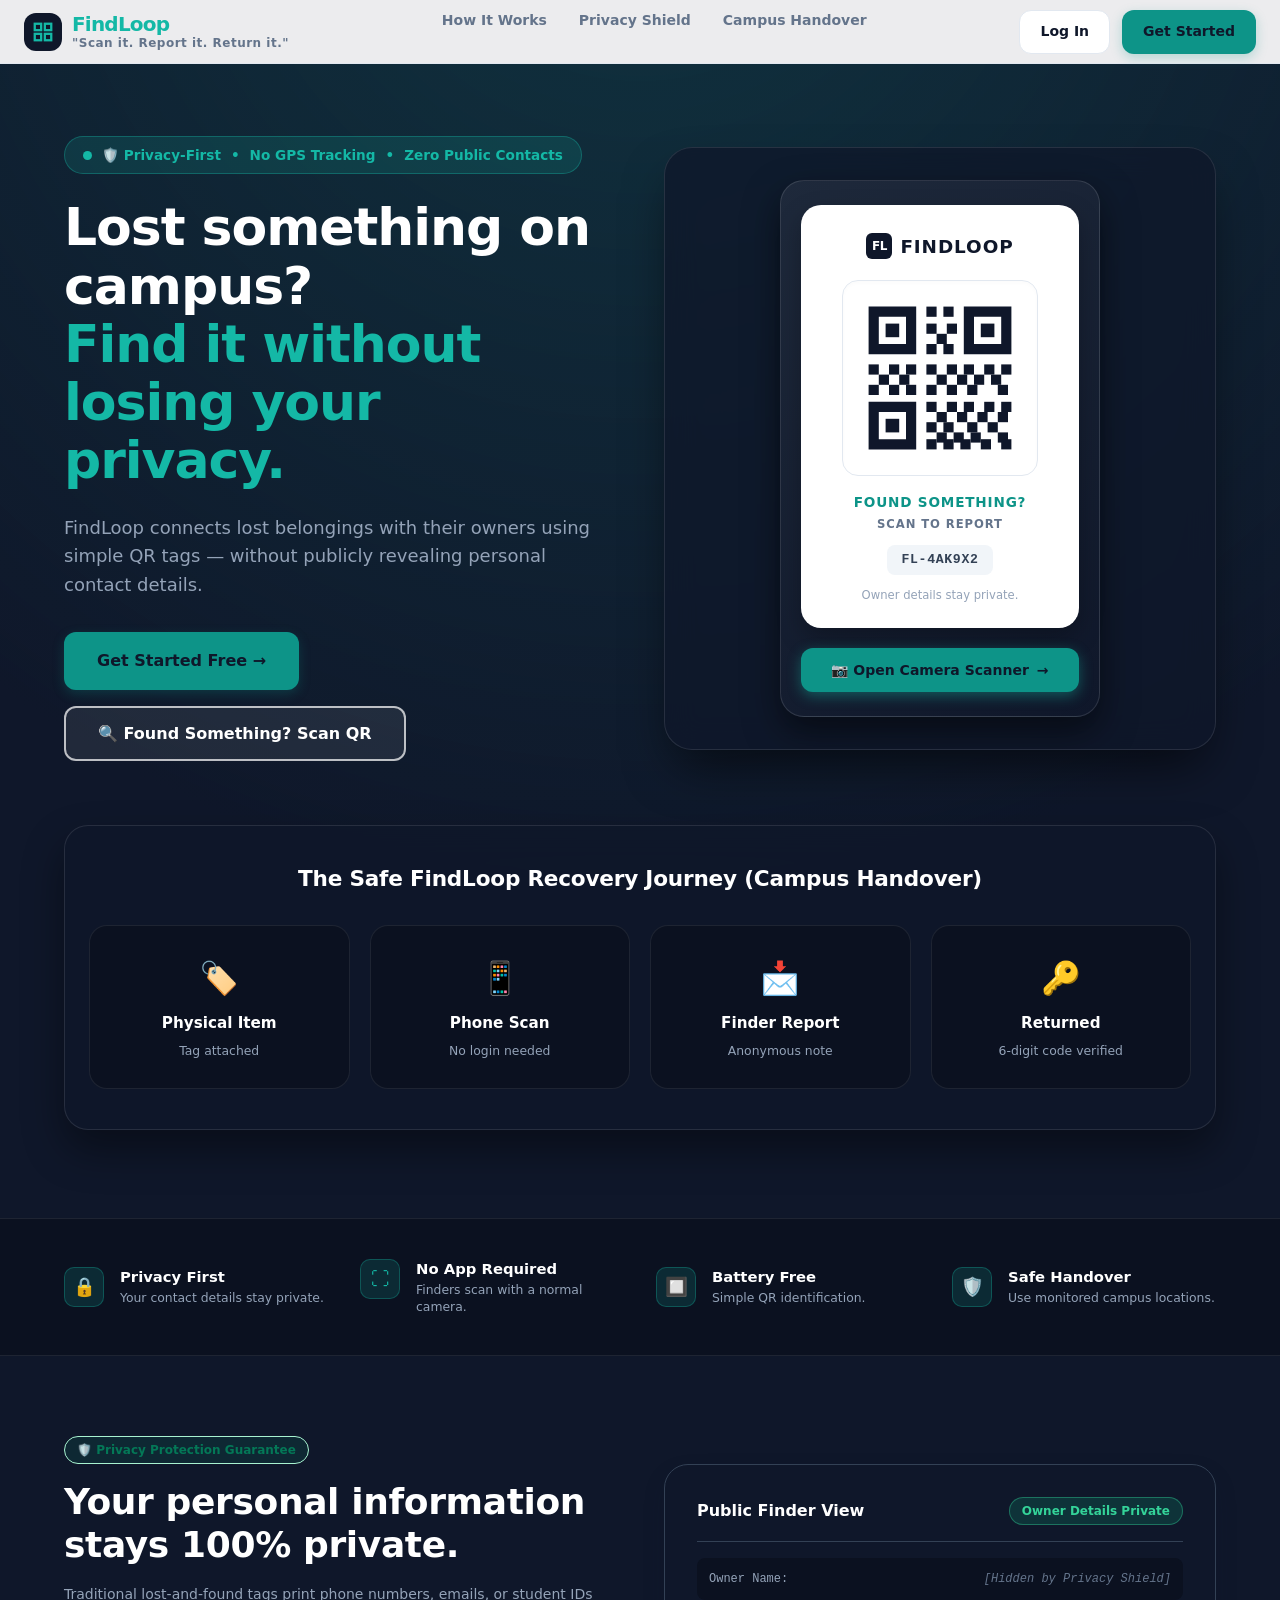
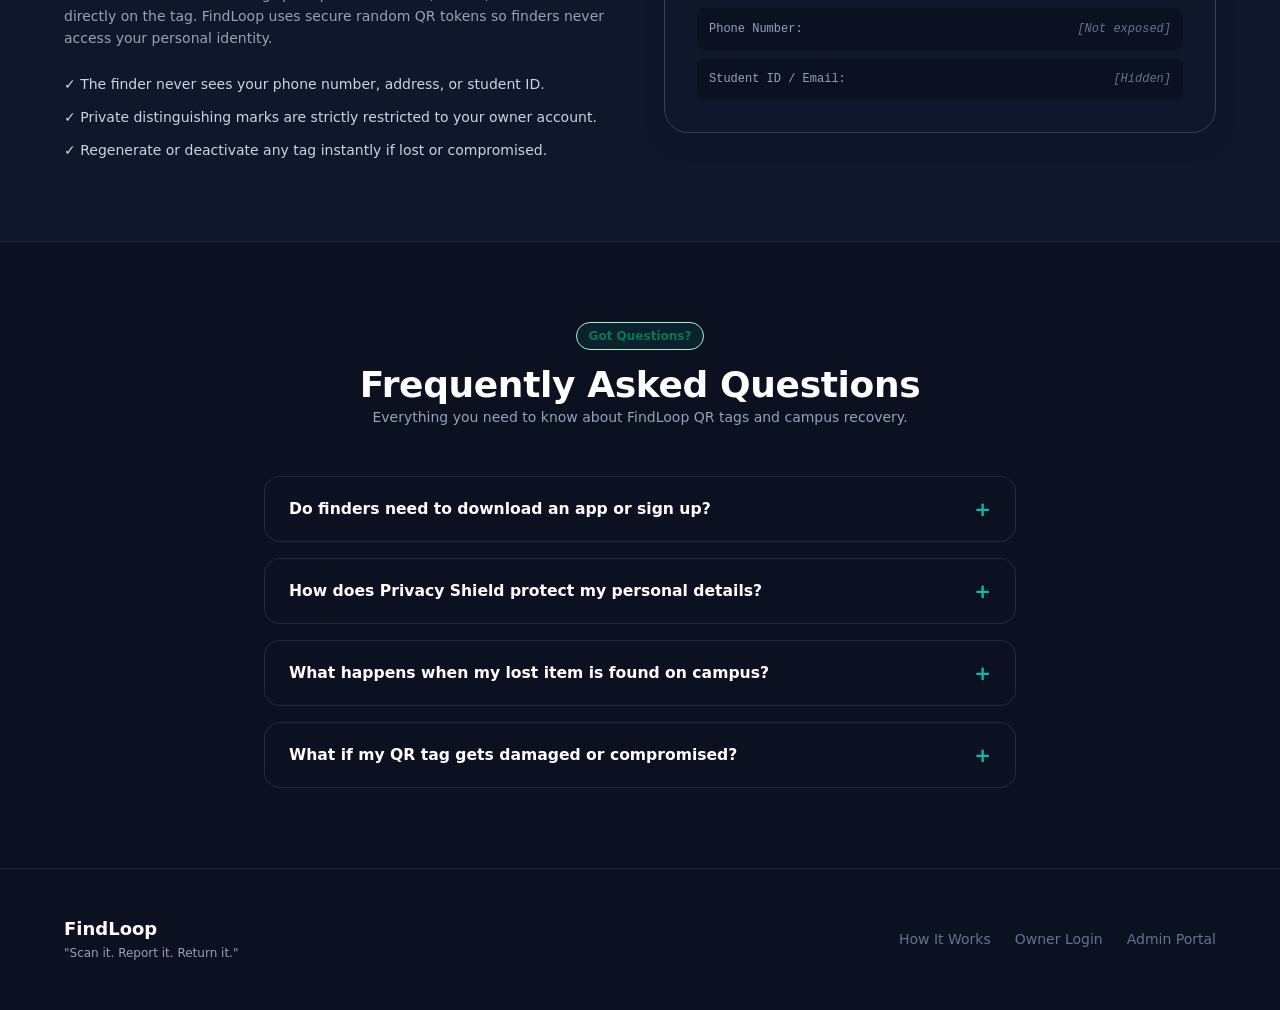
==== commit f60d745b: "Remove artificial stats bar section from index.html" ====
--- a/index.html
+++ b/index.html
@@ -280,38 +280,7 @@
     </div>
   </section>
 
-  <!-- CAMPUS IMPACT & LIVE STATISTICS BAR -->
-  <section style="padding: 3.5rem 0; background: linear-gradient(180deg, #0B1120 0%, #0F172A 100%); color: white; border-bottom: 1px solid rgba(255, 255, 255, 0.08);">
-    <div class="container">
-      <div style="display: grid; grid-template-columns: repeat(auto-fit, minmax(200px, 1fr)); gap: 1.25rem; text-align: center;">
-        
-        <div class="hover-lift" style="background: rgba(15, 23, 42, 0.9); border: 1px solid rgba(255, 255, 255, 0.1); padding: 1.5rem 1rem; border-radius: 20px; box-shadow: 0 4px 20px rgba(0, 0, 0, 0.3);">
-          <div style="font-size: 2.25rem; font-weight: 900; color: #14B8A6; font-family: var(--font-mono); letter-spacing: -0.04em; margin-bottom: 0.25rem;">500+</div>
-          <p style="font-size: 0.8rem; font-weight: 700; color: #CBD5E1; text-transform: uppercase; letter-spacing: 0.05em; margin: 0;">Items Protected</p>
-          <span style="font-size: 0.7rem; color: #64748B;">Registered on GEHU campus</span>
-        </div>
-
-        <div class="hover-lift" style="background: rgba(15, 23, 42, 0.9); border: 1px solid rgba(255, 255, 255, 0.1); padding: 1.5rem 1rem; border-radius: 20px; box-shadow: 0 4px 20px rgba(0, 0, 0, 0.3);">
-          <div style="font-size: 2.25rem; font-weight: 900; color: #14B8A6; font-family: var(--font-mono); letter-spacing: -0.04em; margin-bottom: 0.25rem;">98.4%</div>
-          <p style="font-size: 0.8rem; font-weight: 700; color: #CBD5E1; text-transform: uppercase; letter-spacing: 0.05em; margin: 0;">Recovery Success</p>
-          <span style="font-size: 0.7rem; color: #64748B;">Safely returned to owners</span>
-        </div>
-
-        <div class="hover-lift" style="background: rgba(15, 23, 42, 0.9); border: 1px solid rgba(255, 255, 255, 0.1); padding: 1.5rem 1rem; border-radius: 20px; box-shadow: 0 4px 20px rgba(0, 0, 0, 0.3);">
-          <div style="font-size: 2.25rem; font-weight: 900; color: #14B8A6; font-family: var(--font-mono); letter-spacing: -0.04em; margin-bottom: 0.25rem;">0</div>
-          <p style="font-size: 0.8rem; font-weight: 700; color: #CBD5E1; text-transform: uppercase; letter-spacing: 0.05em; margin: 0;">Public Contacts Exposed</p>
-          <span style="font-size: 0.7rem; color: #64748B;">100% Privacy Shield Active</span>
-        </div>
-
-        <div class="hover-lift" style="background: rgba(15, 23, 42, 0.9); border: 1px solid rgba(255, 255, 255, 0.1); padding: 1.5rem 1rem; border-radius: 20px; box-shadow: 0 4px 20px rgba(0, 0, 0, 0.3);">
-          <div style="font-size: 2.25rem; font-weight: 900; color: #14B8A6; font-family: var(--font-mono); letter-spacing: -0.04em; margin-bottom: 0.25rem;">&lt; 2 hrs</div>
-          <p style="font-size: 0.8rem; font-weight: 700; color: #CBD5E1; text-transform: uppercase; letter-spacing: 0.05em; margin: 0;">Avg. Handover Time</p>
-          <span style="font-size: 0.7rem; color: #64748B;">Via security desk verification</span>
-        </div>
-
-      </div>
-    </div>
-  </section>
+
 
   <!-- PRIVACY SHIELD SECTION -->
   <section id="privacy" style="padding: 5rem 0; background-color: var(--bg-navy-dark); color: white; scroll-margin-top: 80px;">
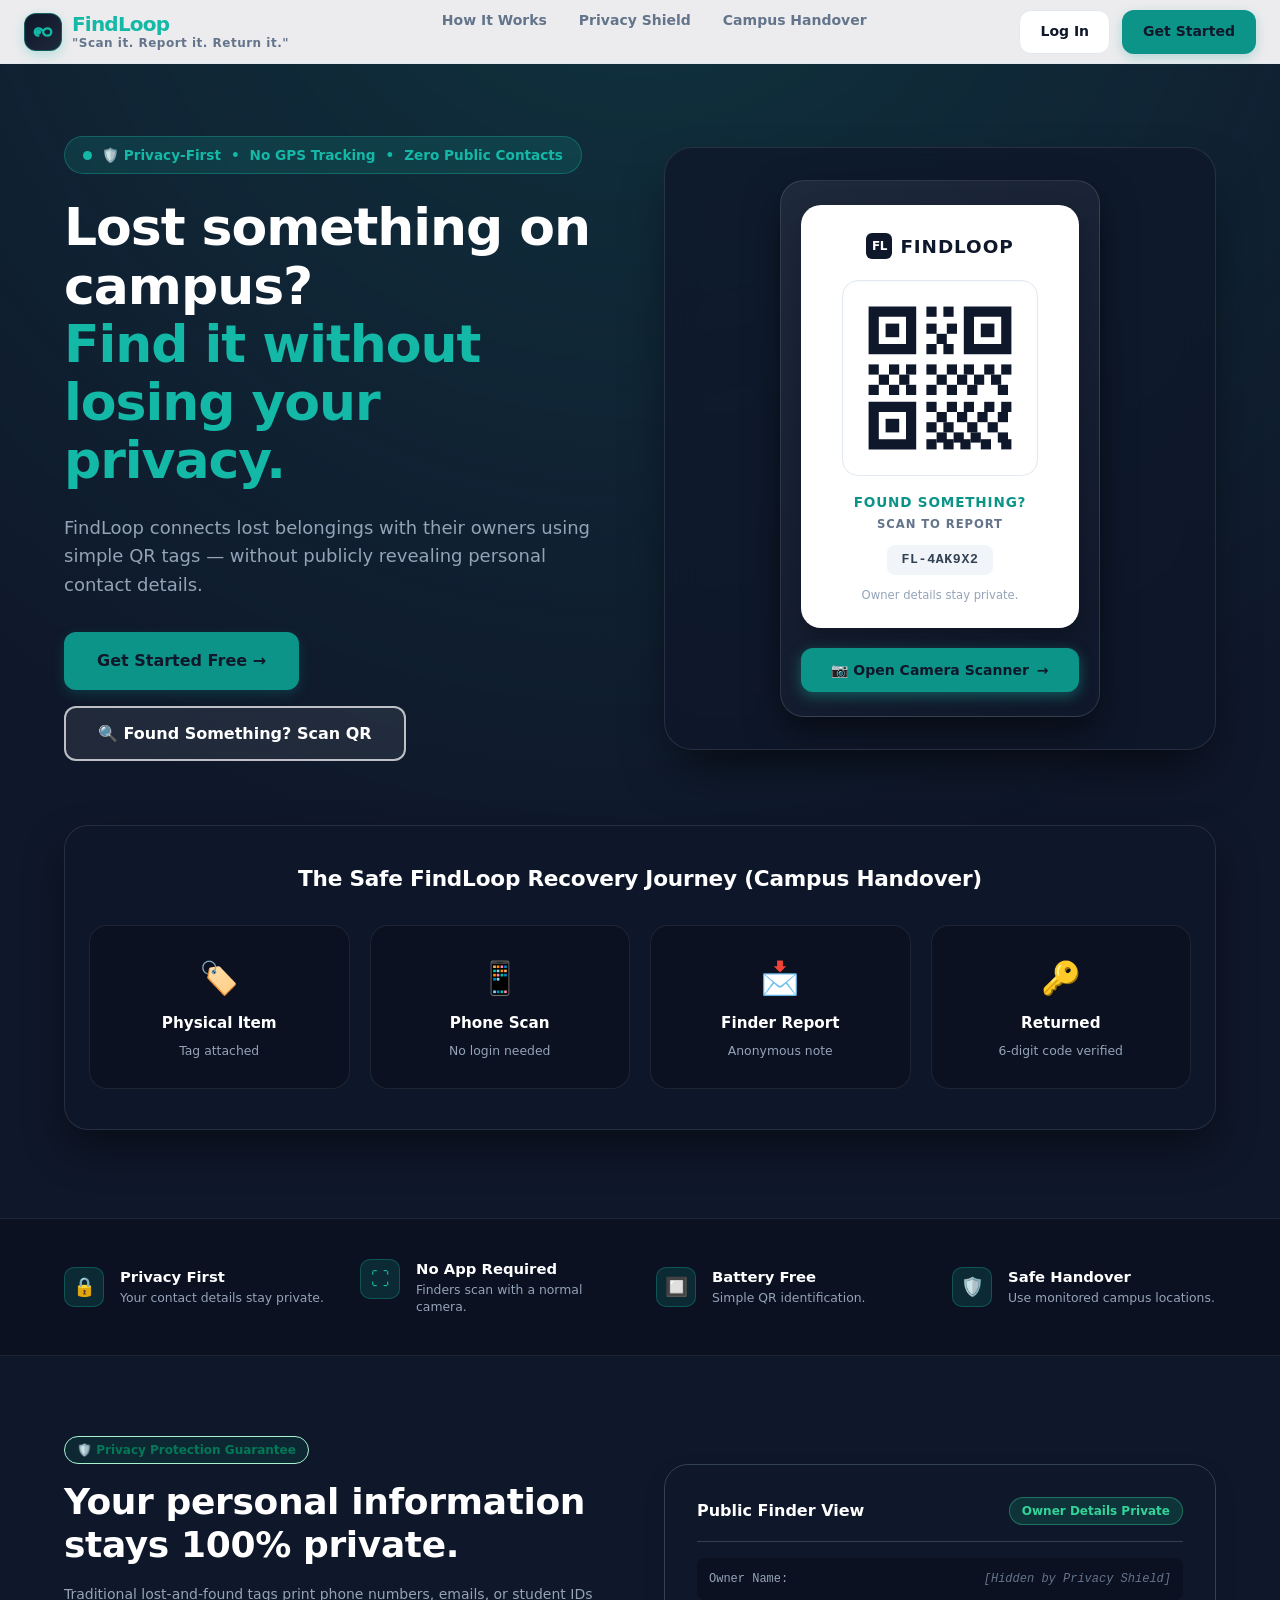
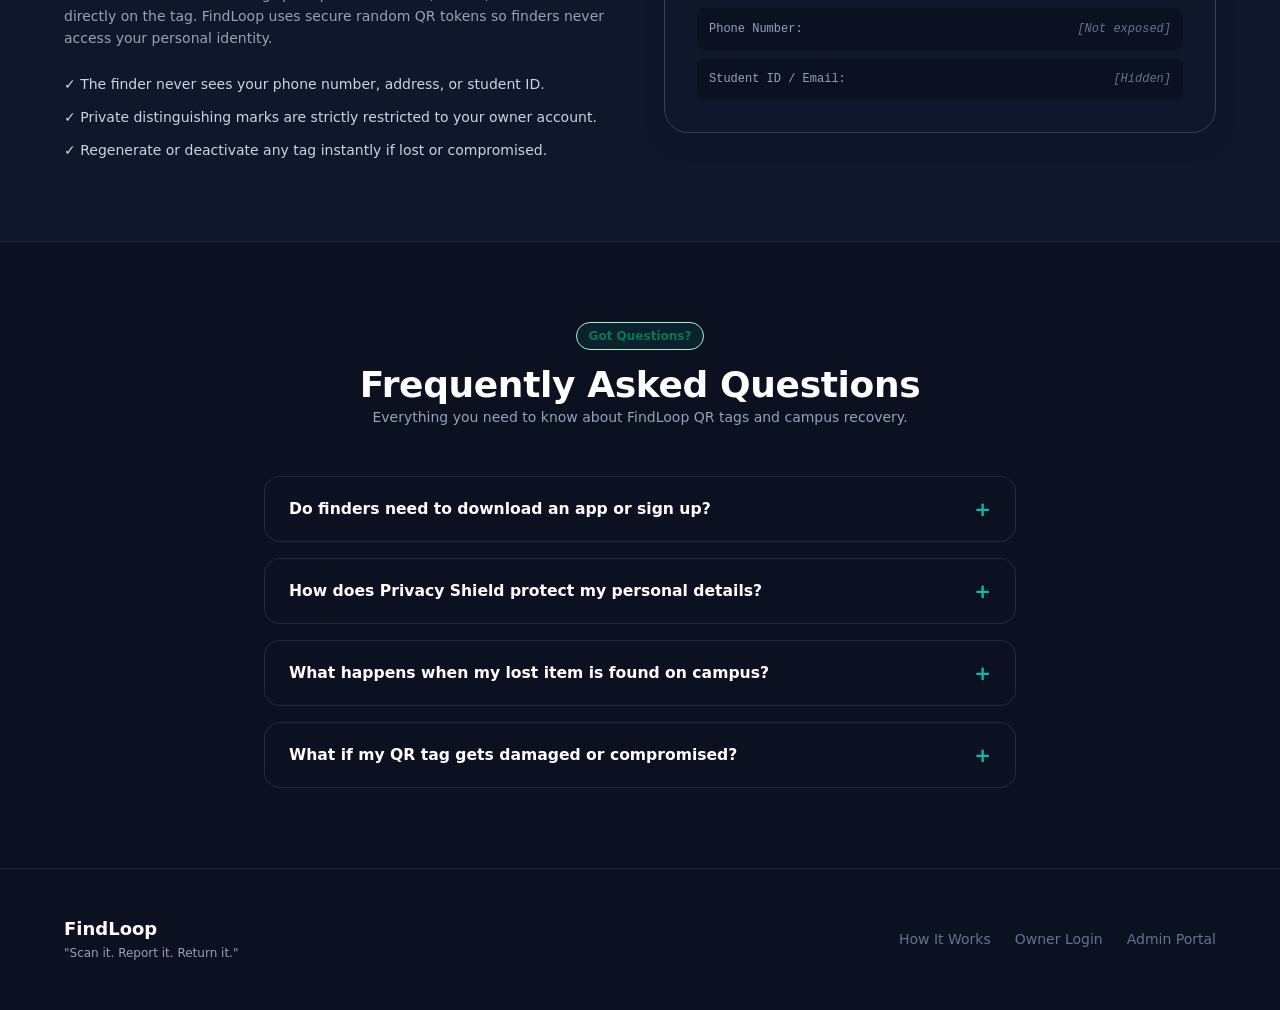
==== commit 64ca1a8e: "Add new brand logo and update branding across site" ====
--- a/index.html
+++ b/index.html
@@ -15,7 +15,7 @@
     <div class="container navbar-inner">
       <a href="index.html" class="brand-logo">
         <div class="brand-icon">
-          <svg width="22" height="22" viewBox="0 0 24 24" fill="none" stroke="currentColor" stroke-width="2.5"><rect x="3" y="3" width="7" height="7"></rect><rect x="14" y="3" width="7" height="7"></rect><rect x="14" y="14" width="7" height="7"></rect><rect x="3" y="14" width="7" height="7"></rect></svg>
+          <svg width="22" height="22" viewBox="0 0 24 24" fill="none" stroke="currentColor" stroke-width="2.5" stroke-linecap="round"><path d="M7 16C4.8 16 3 14.2 3 12C3 9.8 4.8 8 7 8C9.5 8 11.5 10 12 12C12.5 14 14.5 16 17 16C19.2 16 21 14.2 21 12C21 9.8 19.2 8 17 8C14.5 8 12.5 10 12 12"></path><rect x="5.5" y="10.5" width="3" height="3" rx="0.75" fill="currentColor"></rect></svg>
         </div>
         <div class="brand-text"><span class="brand-name">Find<span style="color:var(--teal-light);">Loop</span></span><span class="brand-sub">"Scan it. Report it. Return it."</span></div>
       </a>
--- a/css/global.css
+++ b/css/global.css
@@ -148,11 +148,14 @@
   width: 38px;
   height: 38px;
   border-radius: var(--radius-md);
-  background-color: var(--bg-navy-dark);
-  color: var(--teal-light);
+  background: linear-gradient(135deg, #0F172A 0%, #1E293B 100%);
+  border: 1px solid rgba(20, 184, 166, 0.4);
+  color: var(--teal-light, #14B8A6);
   display: flex;
   align-items: center;
   justify-content: center;
+  box-shadow: 0 4px 12px rgba(20, 184, 166, 0.25);
+  overflow: hidden;
 }
 
 .brand-text {
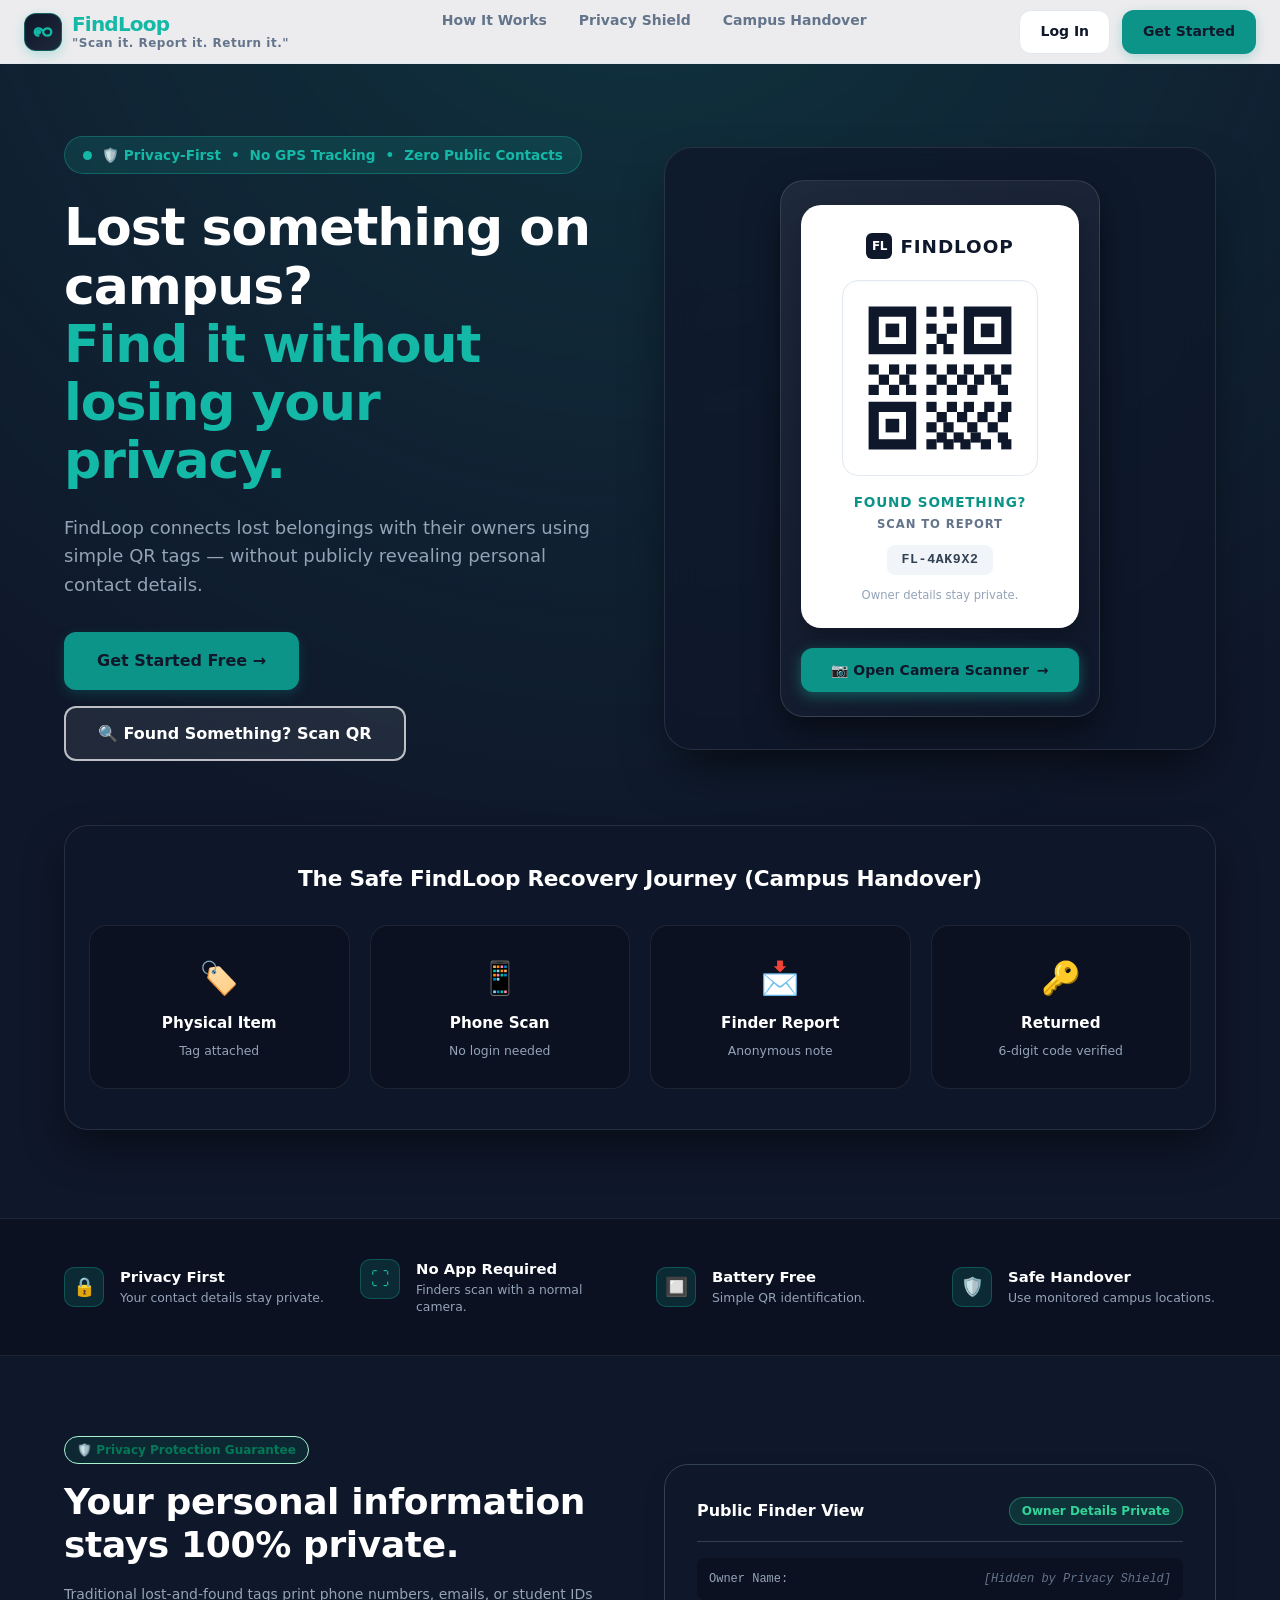
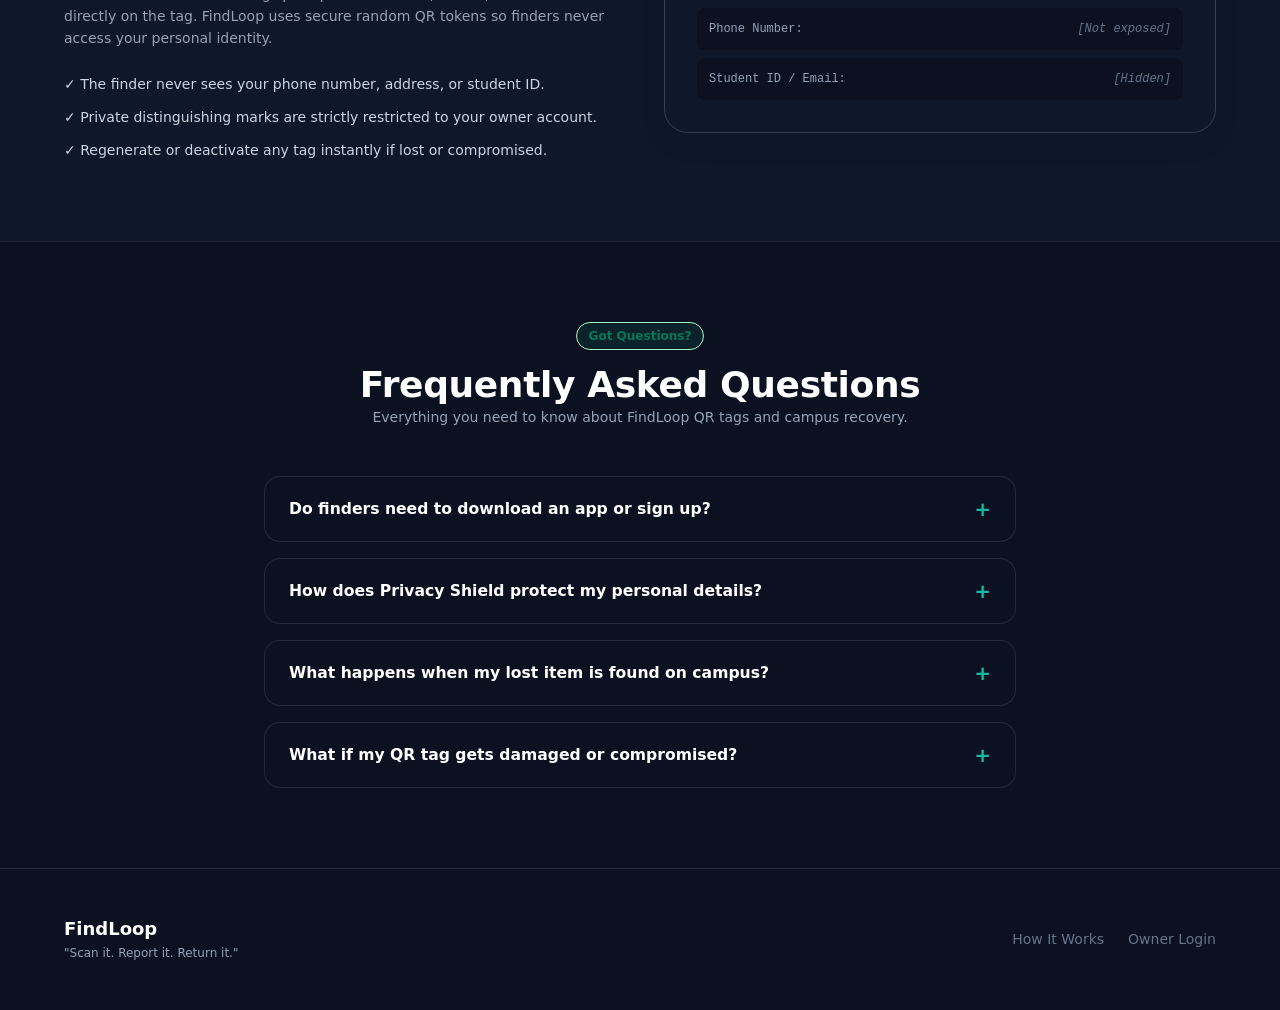
==== commit 586293e2: "Remove Admin Portal link from public footer" ====
--- a/index.html
+++ b/index.html
@@ -388,7 +388,6 @@
       <nav style="display: flex; align-items: center; gap: 1.5rem;">
         <a href="how-it-works.html">How It Works</a>
         <a href="login.html">Owner Login</a>
-        <a href="admin/login.html">Admin Portal</a>
       </nav>
     </div>
   </footer>
